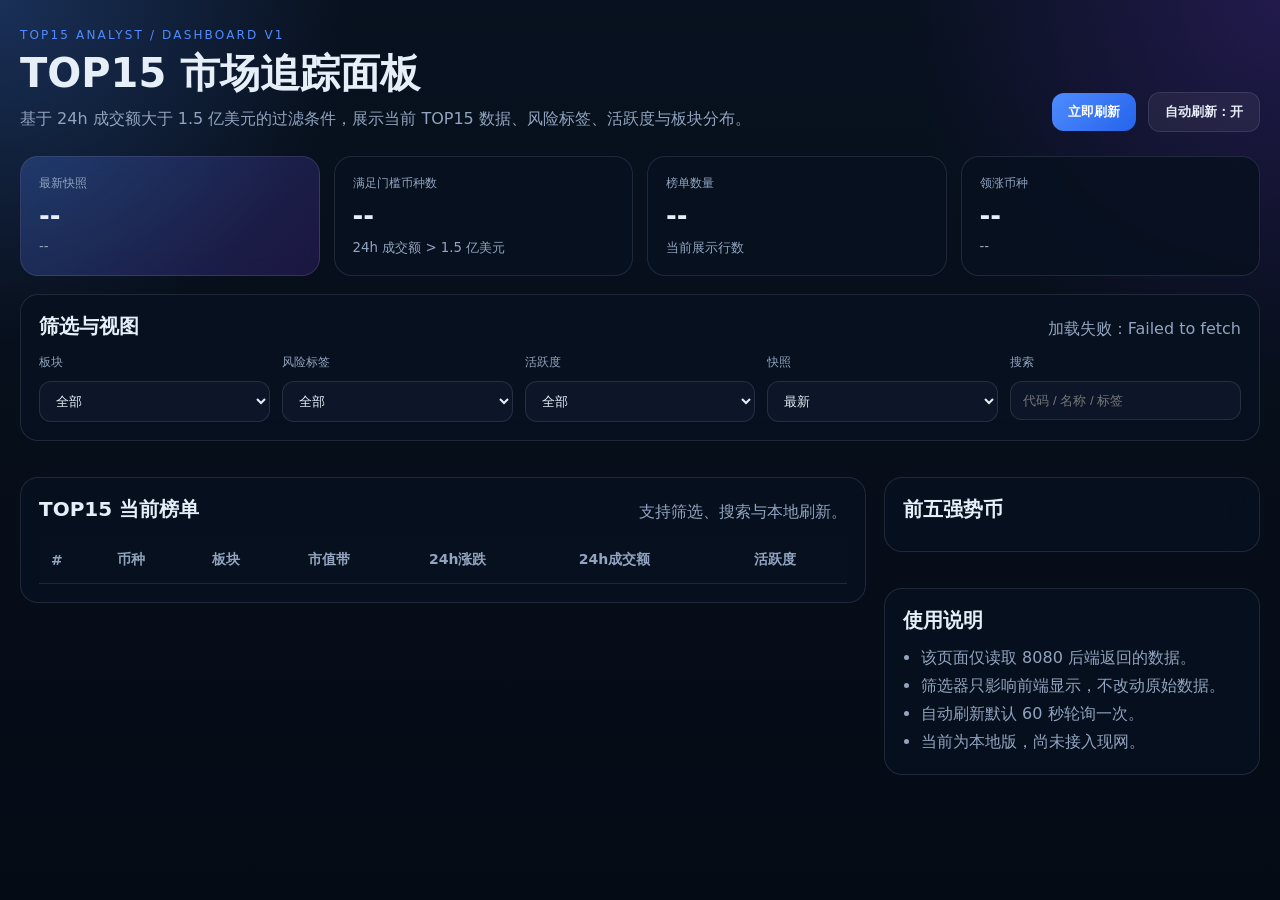
==== apps/top15-frontend-v2/index.html @ 41e86fe1 "Add frontend v2 for readonly backend" ====
<!doctype html>
<html lang="zh-CN">
  <head>
    <meta charset="UTF-8" />
    <meta name="viewport" content="width=device-width, initial-scale=1.0" />
    <title>TOP15 Dashboard v2</title>
    <link rel="stylesheet" href="./styles.css" />
  </head>
  <body>
    <div class="app-shell">
      <header class="topbar">
        <div>
          <p class="eyebrow">TOP15 ANALYST / DASHBOARD V1</p>
          <h1>TOP15 市场追踪面板</h1>
          <p class="subtitle">基于 24h 成交额大于 1.5 亿美元的过滤条件，展示当前 TOP15 数据、风险标签、活跃度与板块分布。</p>
        </div>
        <div class="actions">
          <button id="refreshBtn">立即刷新</button>
          <button id="autoRefreshBtn" class="ghost">自动刷新：开</button>
        </div>
      </header>

      <section class="hero-grid">
        <article class="hero-card accent">
          <span>最新快照</span>
          <strong id="snapshotId">--</strong>
          <small id="capturedAt">--</small>
        </article>
        <article class="hero-card">
          <span>满足门槛币种数</span>
          <strong id="filteredCount">--</strong>
          <small>24h 成交额 &gt; 1.5 亿美元</small>
        </article>
        <article class="hero-card">
          <span>榜单数量</span>
          <strong id="top15Count">--</strong>
          <small>当前展示行数</small>
        </article>
        <article class="hero-card">
          <span>领涨币种</span>
          <strong id="leaderSymbol">--</strong>
          <small id="leaderChange">--</small>
        </article>
      </section>

      <section class="panel filters-panel">
        <div class="panel-header">
          <h2>筛选与视图</h2>
          <p id="statusText">等待加载…</p>
        </div>
        <div class="filters">
          <label>
            <span>板块</span>
            <select id="sectorFilter">
              <option value="">全部</option>
            </select>
          </label>
          <label>
            <span>风险标签</span>
            <select id="riskFilter">
              <option value="">全部</option>
            </select>
          </label>
          <label>
            <span>活跃度</span>
            <select id="activityFilter">
              <option value="">全部</option>
              <option value="VeryHigh">VeryHigh</option>
              <option value="High">High</option>
              <option value="Moderate">Moderate</option>
              <option value="Low">Low</option>
              <option value="Unknown">Unknown</option>
            </select>
          </label>
          <label>
            <span>快照</span>
            <select id="snapshotFilter">
              <option value="latest">最新</option>
            </select>
          </label>
          <label class="search-box">
            <span>搜索</span>
            <input id="searchInput" type="text" placeholder="代码 / 名称 / 标签" />
          </label>
        </div>
      </section>

      <section class="stats-row" id="summaryCards"></section>

      <section class="layout-grid">
        <section class="panel">
          <div class="panel-header">
            <h2>TOP15 当前榜单</h2>
            <p>支持筛选、搜索与本地刷新。</p>
          </div>
          <div class="table-wrap">
            <table>
              <thead>
                <tr>
                  <th>#</th>
                  <th>币种</th>
                  <th>板块</th>
                  <th>市值带</th>
                  <th>24h涨跌</th>
                  <th>24h成交额</th>
                  <th>活跃度</th>
                  <th>风险</th>
                </tr>
              </thead>
              <tbody id="tableBody"></tbody>
            </table>
          </div>
        </section>

        <aside class="side-stack">
          <section class="panel">
            <div class="panel-header compact">
              <h2>前五强势币</h2>
            </div>
            <div id="leaderList" class="leader-list"></div>
          </section>
          <section class="panel">
            <div class="panel-header compact">
              <h2>使用说明</h2>
            </div>
            <ul class="notes">
              <li>该页面仅读取 8080 后端返回的数据。</li>
              <li>筛选器只影响前端显示，不改动原始数据。</li>
              <li>自动刷新默认 60 秒轮询一次。</li>
              <li>当前为本地版，尚未接入现网。</li>
            </ul>
          </section>
        </aside>
      </section>
    </div>
    <script src="./app.js"></script>
  </body>
</html>
---- apps/top15-frontend-v2/styles.css ----
:root {
  --bg: #07111f;
  --panel: rgba(8, 17, 32, 0.86);
  --panel-2: rgba(15, 23, 42, 0.92);
  --line: rgba(148, 163, 184, 0.18);
  --text: #e6eef8;
  --muted: #92a4bf;
  --accent: #4f8cff;
  --accent-2: #7c3aed;
  --good: #34d399;
  --bad: #fb7185;
  --warn: #fbbf24;
  --radius: 18px;
}
* { box-sizing: border-box; }
body {
  margin: 0;
  min-height: 100vh;
  color: var(--text);
  font-family: Inter, ui-sans-serif, system-ui, -apple-system, BlinkMacSystemFont, "Segoe UI", sans-serif;
  background: radial-gradient(circle at top left, rgba(79,140,255,0.25), transparent 22%), radial-gradient(circle at top right, rgba(124,58,237,0.22), transparent 24%), linear-gradient(180deg, #08111f 0%, #050b15 100%);
}
.app-shell { max-width: 1440px; margin: 0 auto; padding: 28px 20px 60px; }
.topbar { display: flex; justify-content: space-between; gap: 24px; align-items: flex-end; margin-bottom: 24px; }
.eyebrow { margin: 0 0 10px; color: var(--accent); font-size: 12px; text-transform: uppercase; letter-spacing: 0.18em; }
h1 { margin: 0 0 12px; font-size: 40px; line-height: 1.05; }
.subtitle { margin: 0; max-width: 760px; color: var(--muted); line-height: 1.65; }
.actions { display: flex; gap: 12px; align-items: center; }
button {
  border: 0; border-radius: 12px; padding: 10px 16px; cursor: pointer; color: white;
  background: linear-gradient(135deg, var(--accent), #2563eb); font-weight: 700;
}
button.ghost { background: rgba(255,255,255,0.06); border: 1px solid var(--line); color: var(--text); }
.hero-grid { display: grid; grid-template-columns: repeat(4, minmax(0,1fr)); gap: 14px; margin-bottom: 18px; }
.hero-card, .panel, .stat-card { background: var(--panel); border: 1px solid var(--line); border-radius: var(--radius); backdrop-filter: blur(12px); }
.hero-card { padding: 18px; }
.hero-card.accent { background: linear-gradient(135deg, rgba(79,140,255,0.24), rgba(124,58,237,0.18)); }
.hero-card span, .stat-card span, label span { display: block; color: var(--muted); font-size: 12px; margin-bottom: 10px; }
.hero-card strong, .stat-card strong { font-size: 26px; line-height: 1.1; }
.hero-card small { display: block; margin-top: 8px; color: var(--muted); }
.panel { padding: 18px; margin-bottom: 18px; }
.panel-header { display: flex; justify-content: space-between; gap: 16px; align-items: flex-end; margin-bottom: 14px; }
.panel-header.compact { margin-bottom: 10px; }
.panel-header h2 { margin: 0; font-size: 20px; }
.panel-header p { margin: 0; color: var(--muted); }
.filters { display: grid; grid-template-columns: repeat(5, minmax(0,1fr)); gap: 12px; }
label { display: block; }
select, input {
  width: 100%; padding: 11px 12px; background: var(--panel-2); color: var(--text);
  border: 1px solid var(--line); border-radius: 12px; outline: none;
}
.search-box { grid-column: span 1; }
.stats-row { display: grid; grid-template-columns: repeat(4, minmax(0,1fr)); gap: 12px; margin-bottom: 18px; }
.stat-card { padding: 16px; }
.layout-grid { display: grid; grid-template-columns: minmax(0, 1.8fr) minmax(320px, 0.8fr); gap: 18px; align-items: start; }
.table-wrap { overflow: auto; }
table { width: 100%; border-collapse: collapse; min-width: 920px; }
th, td { padding: 14px 12px; border-bottom: 1px solid var(--line); font-size: 14px; text-align: left; }
th { color: var(--muted); font-weight: 600; position: sticky; top: 0; background: rgba(8,17,31,0.95); }
.name-cell { display: flex; flex-direction: column; gap: 4px; }
.name-cell span { color: var(--muted); font-size: 12px; }
.num { font-variant-numeric: tabular-nums; }
.up { color: var(--good); }
.down { color: var(--bad); }
.risk { color: var(--warn); }
.pill { display: inline-flex; align-items: center; padding: 4px 10px; border-radius: 999px; background: rgba(79,140,255,0.12); border: 1px solid rgba(79,140,255,0.25); }
.side-stack { display: grid; gap: 18px; }
.leader-list { display: grid; gap: 10px; }
.leader-item { display: flex; justify-content: space-between; gap: 12px; padding: 12px 0; border-bottom: 1px solid var(--line); }
.leader-item:last-child { border-bottom: 0; }
.leader-item p { margin: 6px 0 0; color: var(--muted); font-size: 13px; }
.leader-metrics { display: flex; flex-direction: column; align-items: flex-end; gap: 6px; }
.notes { margin: 0; padding-left: 18px; color: var(--muted); line-height: 1.75; }
@media (max-width: 1200px) {
  .hero-grid, .stats-row { grid-template-columns: repeat(2, minmax(0,1fr)); }
  .filters { grid-template-columns: repeat(2, minmax(0,1fr)); }
  .layout-grid { grid-template-columns: 1fr; }
}
@media (max-width: 720px) {
  .topbar { flex-direction: column; align-items: stretch; }
  .hero-grid, .stats-row, .filters { grid-template-columns: 1fr; }
  h1 { font-size: 30px; }
}
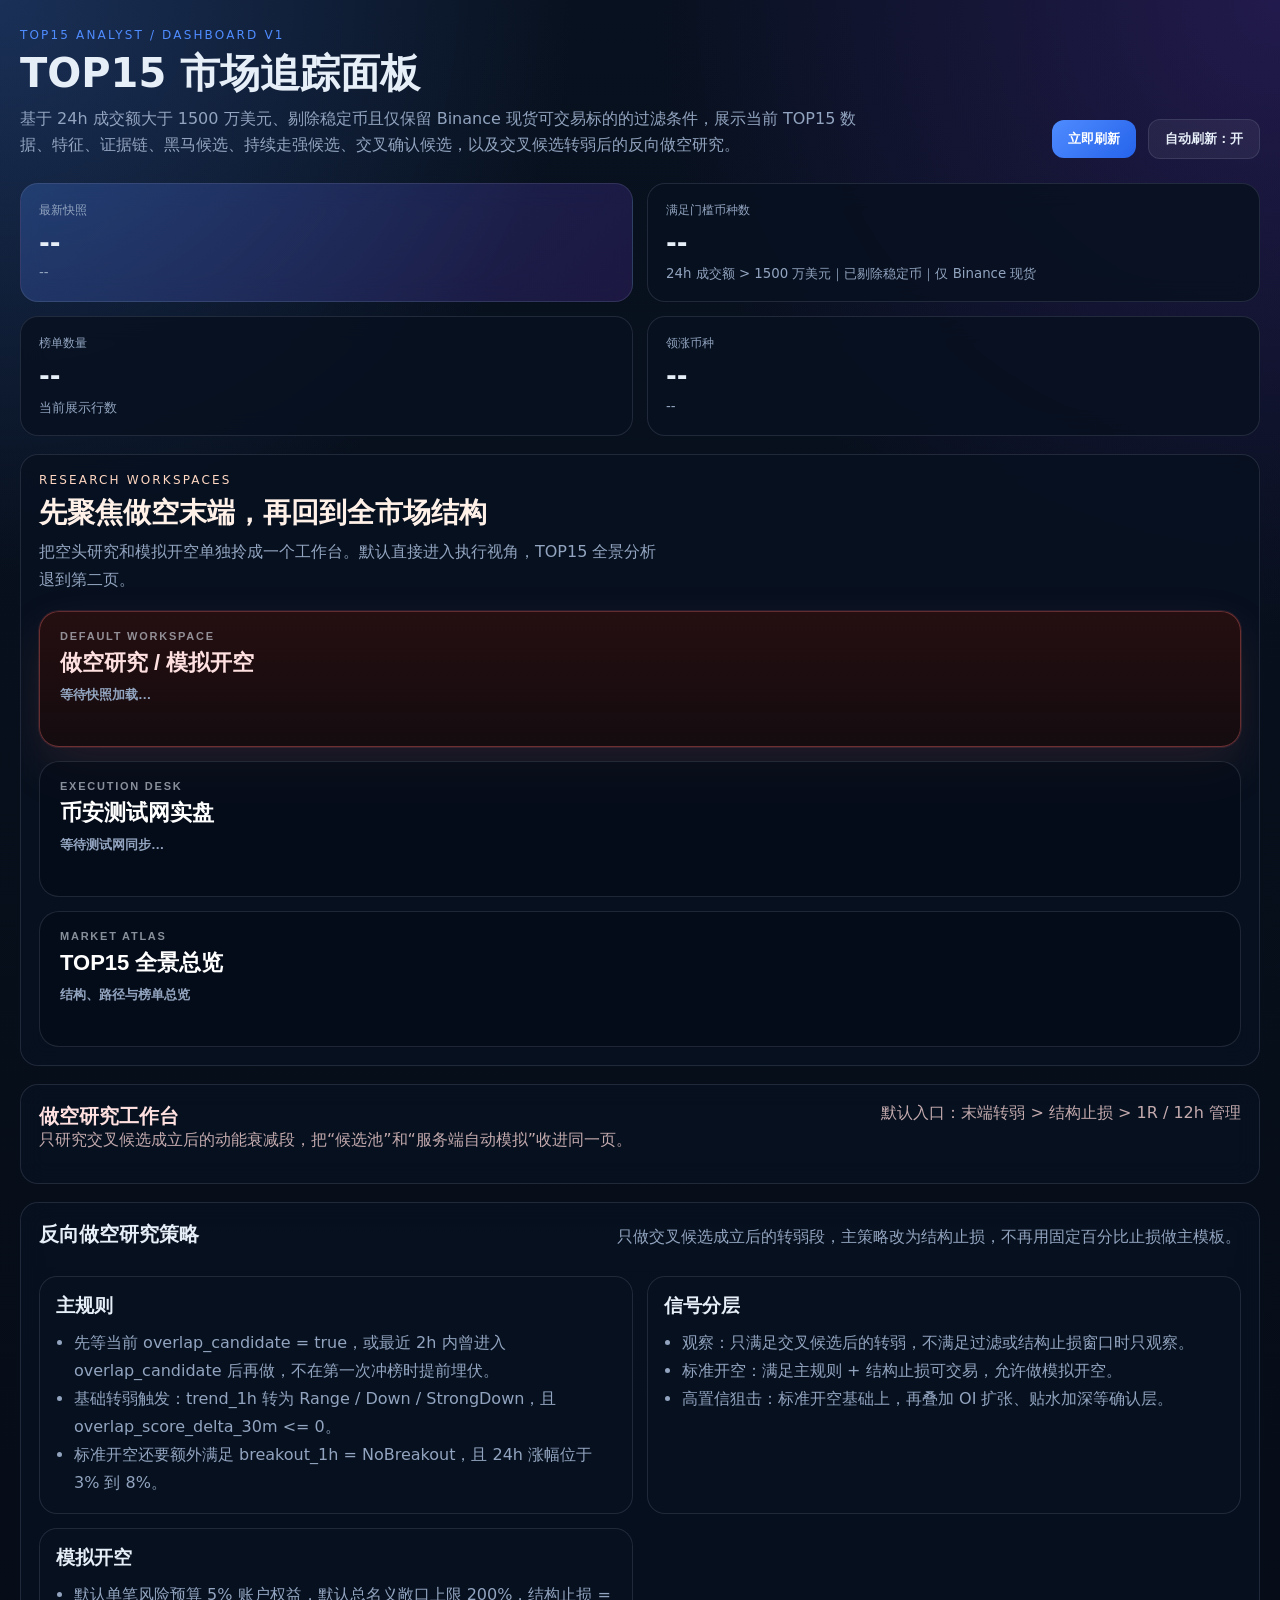
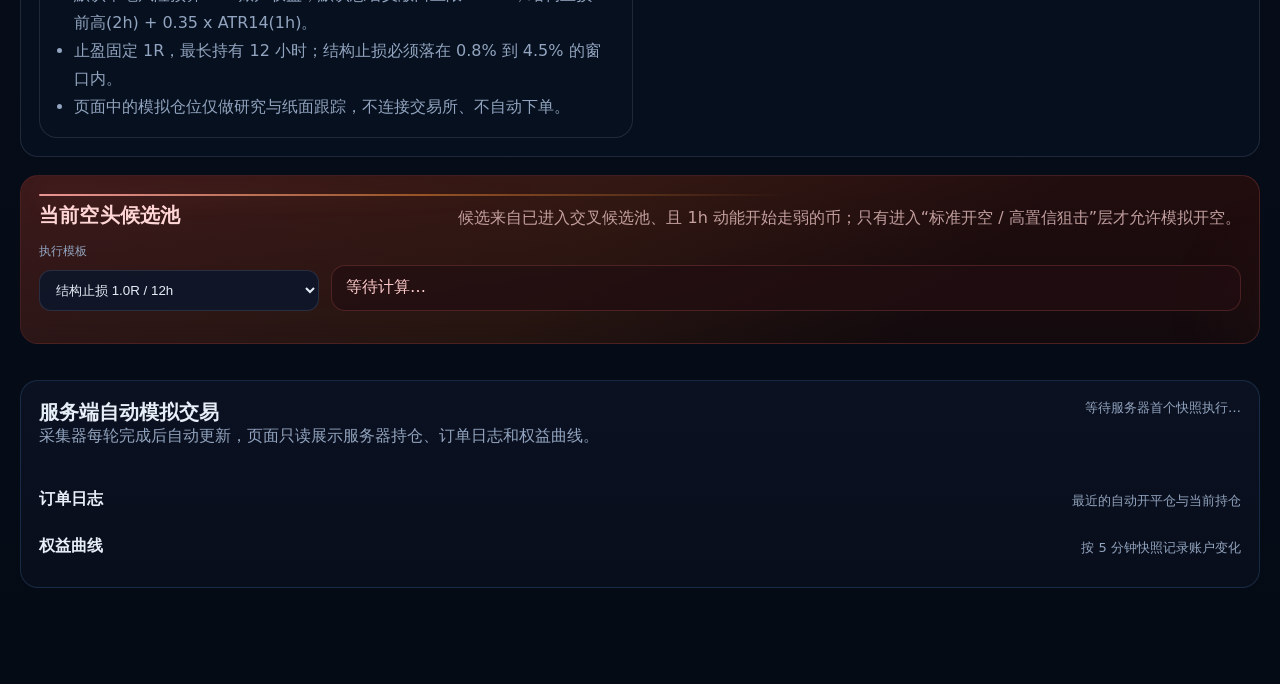
==== commit 2a6bae2b: "first commit" ====
--- a/apps/top15-frontend-v2/index.html
+++ b/apps/top15-frontend-v2/index.html
@@ -12,7 +12,7 @@
         <div>
           <p class="eyebrow">TOP15 ANALYST / DASHBOARD V1</p>
           <h1>TOP15 市场追踪面板</h1>
-          <p class="subtitle">基于 24h 成交额大于 1.5 亿美元的过滤条件，展示当前 TOP15 数据、风险标签、活跃度与板块分布。</p>
+          <p class="subtitle">基于 24h 成交额大于 1500 万美元、剔除稳定币且仅保留 Binance 现货可交易标的的过滤条件，展示当前 TOP15 数据、特征、证据链、黑马候选、持续走强候选、交叉确认候选，以及交叉候选转弱后的反向做空研究。</p>
         </div>
         <div class="actions">
           <button id="refreshBtn">立即刷新</button>
@@ -29,7 +29,7 @@
         <article class="hero-card">
           <span>满足门槛币种数</span>
           <strong id="filteredCount">--</strong>
-          <small>24h 成交额 &gt; 1.5 亿美元</small>
+          <small>24h 成交额 &gt; 1500 万美元｜已剔除稳定币｜仅 Binance 现货</small>
         </article>
         <article class="hero-card">
           <span>榜单数量</span>
@@ -43,95 +43,363 @@
         </article>
       </section>
 
-      <section class="panel filters-panel">
+      <section class="panel workspace-switcher">
+        <div class="workspace-copy">
+          <p class="eyebrow workspace-kicker">Research Workspaces</p>
+          <h2>先聚焦做空末端，再回到全市场结构</h2>
+          <p>把空头研究和模拟开空单独拎成一个工作台。默认直接进入执行视角，TOP15 全景分析退到第二页。</p>
+        </div>
+        <div class="workspace-tabs" role="tablist" aria-label="研究工作台切换">
+          <button id="workspaceShortTab" class="workspace-tab is-active" type="button" role="tab" aria-selected="true" data-tab-target="short">
+            <small>Default Workspace</small>
+            <strong>做空研究 / 模拟开空</strong>
+            <span id="workspaceShortMeta">等待快照加载…</span>
+          </button>
+          <button id="workspaceLiveTab" class="workspace-tab" type="button" role="tab" aria-selected="false" data-tab-target="live">
+            <small>Execution Desk</small>
+            <strong>币安测试网实盘</strong>
+            <span id="workspaceLiveMeta">等待测试网同步…</span>
+          </button>
+          <button id="workspaceOverviewTab" class="workspace-tab" type="button" role="tab" aria-selected="false" data-tab-target="overview">
+            <small>Market Atlas</small>
+            <strong>TOP15 全景总览</strong>
+            <span id="workspaceOverviewMeta">结构、路径与榜单总览</span>
+          </button>
+        </div>
+      </section>
+
+      <div class="workspace-pane" data-workspace-panel="overview">
+        <section class="panel filters-panel">
+          <div class="panel-header">
+            <h2>筛选与视图</h2>
+            <p id="statusText">等待加载…</p>
+          </div>
+          <div class="filters">
+            <label>
+              <span>板块</span>
+              <select id="sectorFilter">
+                <option value="">全部</option>
+              </select>
+            </label>
+            <label>
+              <span>风险标签</span>
+              <select id="riskFilter">
+                <option value="">全部</option>
+              </select>
+            </label>
+            <label>
+              <span>活跃度</span>
+              <select id="activityFilter">
+                <option value="">全部</option>
+                <option value="VeryHigh">VeryHigh</option>
+                <option value="High">High</option>
+                <option value="Moderate">Moderate</option>
+                <option value="Low">Low</option>
+                <option value="Unknown">Unknown</option>
+              </select>
+            </label>
+            <label>
+              <span>快照</span>
+              <select id="snapshotFilter">
+                <option value="latest">最新</option>
+              </select>
+            </label>
+            <label class="search-box">
+              <span>搜索</span>
+              <input id="searchInput" type="text" placeholder="代码 / 名称 / 标签" />
+            </label>
+          </div>
+        </section>
+
+        <section class="stats-row" id="summaryCards"></section>
+
+        <section class="panel methodology-panel">
+          <div class="panel-header">
+            <h2>模型口径与计算方法</h2>
+            <div class="header-actions">
+              <p>数据、特征、结论三层分开展示，证据链可追溯。</p>
+              <button id="toggleAlgoBtn" class="ghost">查看算法详情</button>
+            </div>
+          </div>
+          <div id="algoMarkdownPanel" class="algo-markdown-panel hidden">
+            <pre id="algoMarkdownContent" class="algo-markdown"></pre>
+          </div>
+          <div class="method-grid" id="methodGrid">
+            <article class="method-card">
+              <h3>数据层</h3>
+              <ul>
+                <li>范围：24h 成交额 &gt; 1500 万美元，剔除稳定币</li>
+                <li>价格/成交额：CoinPaprika 主源，Binance 24h ticker 复核</li>
+                <li>K线：Binance 1h / 4h / 1d，最近 7 天，按 open_time_ms 增量去重</li>
+              </ul>
+            </article>
+            <article class="method-card">
+              <h3>特征层</h3>
+              <ul>
+                <li>结构特征：趋势、突破、7日涨幅、最大回撤、结构分数</li>
+                <li>黑马特征：动量、换手、活跃度、趋势共振、风险收益画像</li>
+                <li>持续走强特征：趋势一致性、回撤控制、承接质量、过热惩罚</li>
+              </ul>
+            </article>
+            <article class="method-card">
+              <h3>结论层</h3>
+              <ul>
+                <li>输出：黑马分数、前五潜力、持续走强等级、交叉确认等级</li>
+                <li>交叉确认层同时综合黑马、持续走强、在榜时长与在榜占比</li>
+                <li>页面明确展示“数据 → 特征 → 证据 → 结论”</li>
+              </ul>
+            </article>
+          </div>
+        </section>
+
+        <section class="triple-board-grid">
+          <section class="panel board-panel board-panel-darkhorse">
+            <div class="panel-header">
+              <h2>黑马候选榜</h2>
+              <p>按黑马分数排序，优先看冲前五潜力、风险收益与结构共振。</p>
+            </div>
+            <div id="candidateList" class="candidate-list"></div>
+          </section>
+          <section class="panel board-panel board-panel-persistence">
+            <div class="panel-header">
+              <h2>持续走强候选榜</h2>
+              <p>按持续走强分排序，优先看趋势延续、回撤控制与承接质量。</p>
+            </div>
+            <div id="persistenceList" class="candidate-list"></div>
+          </section>
+          <section class="panel board-panel board-panel-overlap">
+            <div class="panel-header">
+              <h2>交叉确认候选榜</h2>
+              <p>正式候选仅展示已通过门槛的交叉确认币种，下方单独保留观察中列表。</p>
+            </div>
+            <div class="overlap-sections">
+              <div class="overlap-section">
+                <div class="section-mini-head">
+                  <h3>正式交叉候选</h3>
+                  <p>仅显示 overlap_candidate = true</p>
+                </div>
+                <div id="overlapConfirmedList" class="candidate-list"></div>
+              </div>
+              <div class="overlap-section overlap-watch-section">
+                <div class="section-mini-head">
+                  <h3>观察中</h3>
+                  <p>分数有潜力，但暂未通过最终交叉确认门槛</p>
+                </div>
+                <div id="overlapWatchList" class="candidate-list"></div>
+              </div>
+            </div>
+          </section>
+        </section>
+      </div>
+
+      <div class="workspace-pane is-active" data-workspace-panel="short">
+        <section class="panel short-workspace-intro">
+          <div class="panel-header">
+            <div>
+              <h2>做空研究工作台</h2>
+              <p>只研究交叉候选成立后的动能衰减段，把“候选池”和“服务端自动模拟”收进同一页。</p>
+            </div>
+            <div class="header-actions">
+              <p>默认入口：末端转弱 > 结构止损 > 1R / 12h 管理</p>
+            </div>
+          </div>
+        </section>
+
+        <section class="panel short-strategy-panel">
         <div class="panel-header">
-          <h2>筛选与视图</h2>
-          <p id="statusText">等待加载…</p>
-        </div>
-        <div class="filters">
-          <label>
-            <span>板块</span>
-            <select id="sectorFilter">
-              <option value="">全部</option>
-            </select>
-          </label>
-          <label>
-            <span>风险标签</span>
-            <select id="riskFilter">
-              <option value="">全部</option>
-            </select>
-          </label>
-          <label>
-            <span>活跃度</span>
-            <select id="activityFilter">
-              <option value="">全部</option>
-              <option value="VeryHigh">VeryHigh</option>
-              <option value="High">High</option>
-              <option value="Moderate">Moderate</option>
-              <option value="Low">Low</option>
-              <option value="Unknown">Unknown</option>
-            </select>
-          </label>
-          <label>
-            <span>快照</span>
-            <select id="snapshotFilter">
-              <option value="latest">最新</option>
-            </select>
-          </label>
-          <label class="search-box">
-            <span>搜索</span>
-            <input id="searchInput" type="text" placeholder="代码 / 名称 / 标签" />
-          </label>
+          <h2>反向做空研究策略</h2>
+          <p>只做交叉候选成立后的转弱段，主策略改为结构止损，不再用固定百分比止损做主模板。</p>
+        </div>
+        <div id="shortResearchCards" class="short-strategy-grid"></div>
+        <div class="method-grid short-method-grid">
+              <article class="method-card">
+                <h3>主规则</h3>
+                <ul>
+                  <li>先等当前 overlap_candidate = true，或最近 2h 内曾进入 overlap_candidate 后再做，不在第一次冲榜时提前埋伏。</li>
+                  <li>基础转弱触发：trend_1h 转为 Range / Down / StrongDown，且 overlap_score_delta_30m &lt;= 0。</li>
+                  <li>标准开空还要额外满足 breakout_1h = NoBreakout，且 24h 涨幅位于 3% 到 8%。</li>
+                </ul>
+              </article>
+          <article class="method-card">
+            <h3>信号分层</h3>
+            <ul>
+              <li>观察：只满足交叉候选后的转弱，不满足过滤或结构止损窗口时只观察。</li>
+              <li>标准开空：满足主规则 + 结构止损可交易，允许做模拟开空。</li>
+              <li>高置信狙击：标准开空基础上，再叠加 OI 扩张、贴水加深等确认层。</li>
+            </ul>
+          </article>
+              <article class="method-card">
+                <h3>模拟开空</h3>
+                <ul>
+                  <li>默认单笔风险预算 5% 账户权益，默认总名义敞口上限 200%，结构止损 = 前高(2h) + 0.35 x ATR14(1h)。</li>
+                  <li>止盈固定 1R，最长持有 12 小时；结构止损必须落在 0.8% 到 4.5% 的窗口内。</li>
+                  <li>页面中的模拟仓位仅做研究与纸面跟踪，不连接交易所、不自动下单。</li>
+                </ul>
+              </article>
         </div>
       </section>
 
-      <section class="stats-row" id="summaryCards"></section>
-
-      <section class="layout-grid">
+      <section class="short-trading-grid">
+        <div class="short-main-stack">
+          <section class="panel board-panel board-panel-short">
+            <div class="panel-header">
+              <h2>当前空头候选池</h2>
+              <p>候选来自已进入交叉候选池、且 1h 动能开始走弱的币；只有进入“标准开空 / 高置信狙击”层才允许模拟开空。</p>
+            </div>
+            <div class="short-toolbar">
+              <label>
+                <span>执行模板</span>
+                <select id="shortProfileSelect"></select>
+              </label>
+              <div id="shortCandidateSummary" class="short-summary-chip">等待计算…</div>
+            </div>
+            <div id="shortCandidateList" class="candidate-list"></div>
+          </section>
+
+          <section class="panel auto-trader-panel">
+            <div class="panel-header">
+              <div>
+                <h2>服务端自动模拟交易</h2>
+                <p>采集器每轮完成后自动更新，页面只读展示服务器持仓、订单日志和权益曲线。</p>
+              </div>
+              <div class="header-actions">
+                <p id="autoTraderStatusText">等待服务器首个快照执行…</p>
+              </div>
+            </div>
+            <div id="autoTraderSummary" class="paper-summary-grid auto-summary-grid"></div>
+            <div id="autoTraderConfigSummary" class="candidate-list auto-meta-list"></div>
+            <div class="auto-readonly-grid">
+              <div>
+                <div class="section-mini-head">
+                  <h3>订单日志</h3>
+                  <p>最近的自动开平仓与当前持仓</p>
+                </div>
+                <div id="autoTraderOrderList" class="candidate-list"></div>
+              </div>
+              <div>
+                <div class="section-mini-head">
+                  <h3>权益曲线</h3>
+                  <p>按 5 分钟快照记录账户变化</p>
+                </div>
+                <div id="autoTraderCurveList" class="candidate-list"></div>
+              </div>
+            </div>
+          </section>
+        </div>
+      </section>
+      </div>
+
+      <div class="workspace-pane" data-workspace-panel="live">
+        <section class="panel live-workspace-intro">
+          <div class="panel-header">
+            <div>
+              <h2>币安测试网执行席位</h2>
+              <p>这页只看测试网真实下单后的账户、持仓、保护单和事件日志。本金按 4941 USD 作为收益统计基线。</p>
+            </div>
+            <div class="header-actions">
+              <p id="liveTraderStatusText">等待测试网同步…</p>
+            </div>
+          </div>
+        </section>
+
+        <section class="panel auto-trader-panel live-trader-panel">
+          <div class="panel-header">
+            <div>
+              <h2>测试网账户概览</h2>
+              <p>只读展示 `C_overheat_fade` 测试网执行结果，不在页面内发单。</p>
+            </div>
+          </div>
+          <div id="liveTraderSummary" class="paper-summary-grid auto-summary-grid"></div>
+          <div id="liveTraderMetaSummary" class="candidate-list auto-meta-list"></div>
+          <div class="auto-readonly-grid live-readonly-grid">
+            <div>
+              <div class="section-mini-head">
+                <h3>当前持仓</h3>
+                <p>真实持仓、保护单、未实现盈亏</p>
+              </div>
+              <div id="liveTraderPositions" class="candidate-list"></div>
+            </div>
+            <div>
+              <div class="section-mini-head">
+                <h3>订单 / 事件日志</h3>
+                <p>开平仓、保护单重建、失败与对账</p>
+              </div>
+              <div id="liveTraderEvents" class="candidate-list"></div>
+            </div>
+          </div>
+        </section>
+      </div>
+
+      <div class="workspace-pane" data-workspace-panel="overview">
+        <section class="analysis-grid">
+          <section class="panel">
+            <div class="panel-header">
+              <h2>证据链总结</h2>
+              <p>展示关键数据、结构特征、持续走强判断、路径研究与交叉确认结果。</p>
+            </div>
+            <div id="evidenceList" class="evidence-list"></div>
+          </section>
+          <section class="panel">
+            <div class="panel-header">
+              <h2>前五强势币</h2>
+              <p>综合观察当前强势样本，便于快速复核。</p>
+            </div>
+            <div id="leaderList" class="leader-list"></div>
+          </section>
+        </section>
+
         <section class="panel">
           <div class="panel-header">
-            <h2>TOP15 当前榜单</h2>
-            <p>支持筛选、搜索与本地刷新。</p>
-          </div>
-          <div class="table-wrap">
-            <table>
-              <thead>
-                <tr>
-                  <th>#</th>
-                  <th>币种</th>
-                  <th>板块</th>
-                  <th>市值带</th>
-                  <th>24h涨跌</th>
-                  <th>24h成交额</th>
-                  <th>活跃度</th>
-                  <th>风险</th>
-                </tr>
-              </thead>
-              <tbody id="tableBody"></tbody>
-            </table>
-          </div>
-        </section>
-
-        <aside class="side-stack">
+            <h2>路径研究视图</h2>
+            <p>聚焦确认速度、确认前稳定性与当前路径分类，便于识别“快推进 / 快确认 / 高波动 / 待观察”样本。</p>
+          </div>
+          <div id="pathResearchList" class="candidate-list"></div>
+        </section>
+
+        <section class="layout-grid">
           <section class="panel">
-            <div class="panel-header compact">
-              <h2>前五强势币</h2>
-            </div>
-            <div id="leaderList" class="leader-list"></div>
-          </section>
-          <section class="panel">
-            <div class="panel-header compact">
-              <h2>使用说明</h2>
-            </div>
-            <ul class="notes">
-              <li>该页面仅读取 8080 后端返回的数据。</li>
-              <li>筛选器只影响前端显示，不改动原始数据。</li>
-              <li>自动刷新默认 60 秒轮询一次。</li>
-              <li>当前为本地版，尚未接入现网。</li>
-            </ul>
-          </section>
-        </aside>
-      </section>
+            <div class="panel-header">
+              <h2>TOP15 当前榜单</h2>
+              <p>支持筛选、搜索与本地刷新。</p>
+            </div>
+            <div class="table-wrap">
+              <table>
+                <thead>
+                  <tr>
+                    <th>#</th>
+                    <th>币种</th>
+                    <th>板块</th>
+                    <th>市值带</th>
+                    <th>24h涨跌</th>
+                    <th>24h成交额</th>
+                    <th>结构</th>
+                    <th>黑马结论</th>
+                    <th>持续走强</th>
+                    <th>交叉确认</th>
+                  </tr>
+                </thead>
+                <tbody id="tableBody"></tbody>
+              </table>
+            </div>
+          </section>
+
+          <aside class="side-stack">
+            <section class="panel">
+              <div class="panel-header compact">
+                <h2>使用说明</h2>
+              </div>
+              <ul class="notes">
+                <li>该页面仅读取 8080 后端返回的数据。</li>
+                <li>快照时间优先显示北京时间（GMT+8）。</li>
+                <li>筛选器只影响前端显示，不改动原始数据。</li>
+                <li>自动刷新默认 60 秒轮询一次。</li>
+                <li>反向做空与模拟开空仅用于研究与纸面交易。</li>
+                <li>币种离开当前榜单后，页面无法继续自动盯市该仓位。</li>
+              </ul>
+            </section>
+          </aside>
+        </section>
+      </div>
     </div>
     <script src="./app.js"></script>
   </body>
--- a/apps/top15-frontend-v2/styles.css
+++ b/apps/top15-frontend-v2/styles.css
@@ -20,11 +20,11 @@
   font-family: Inter, ui-sans-serif, system-ui, -apple-system, BlinkMacSystemFont, "Segoe UI", sans-serif;
   background: radial-gradient(circle at top left, rgba(79,140,255,0.25), transparent 22%), radial-gradient(circle at top right, rgba(124,58,237,0.22), transparent 24%), linear-gradient(180deg, #08111f 0%, #050b15 100%);
 }
-.app-shell { max-width: 1440px; margin: 0 auto; padding: 28px 20px 60px; }
+.app-shell { max-width: 1520px; margin: 0 auto; padding: 28px 20px 60px; }
 .topbar { display: flex; justify-content: space-between; gap: 24px; align-items: flex-end; margin-bottom: 24px; }
 .eyebrow { margin: 0 0 10px; color: var(--accent); font-size: 12px; text-transform: uppercase; letter-spacing: 0.18em; }
 h1 { margin: 0 0 12px; font-size: 40px; line-height: 1.05; }
-.subtitle { margin: 0; max-width: 760px; color: var(--muted); line-height: 1.65; }
+.subtitle { margin: 0; max-width: 860px; color: var(--muted); line-height: 1.65; }
 .actions { display: flex; gap: 12px; align-items: center; }
 button {
   border: 0; border-radius: 12px; padding: 10px 16px; cursor: pointer; color: white;
@@ -32,7 +32,108 @@
 }
 button.ghost { background: rgba(255,255,255,0.06); border: 1px solid var(--line); color: var(--text); }
 .hero-grid { display: grid; grid-template-columns: repeat(4, minmax(0,1fr)); gap: 14px; margin-bottom: 18px; }
-.hero-card, .panel, .stat-card { background: var(--panel); border: 1px solid var(--line); border-radius: var(--radius); backdrop-filter: blur(12px); }
+.workspace-switcher {
+  display: grid;
+  grid-template-columns: minmax(320px, 0.85fr) minmax(0, 1.15fr);
+  gap: 18px;
+  padding: 20px;
+  overflow: hidden;
+  background:
+    radial-gradient(circle at top right, rgba(251, 146, 60, 0.16), transparent 30%),
+    radial-gradient(circle at left center, rgba(79, 140, 255, 0.16), transparent 28%),
+    linear-gradient(180deg, rgba(9, 18, 34, 0.96), rgba(7, 15, 29, 0.92));
+}
+.workspace-copy h2 {
+  margin: 0 0 10px;
+  font-size: 28px;
+  line-height: 1.12;
+  color: #fff1e8;
+}
+.workspace-copy p:last-child {
+  margin: 0;
+  max-width: 620px;
+  color: var(--muted);
+  line-height: 1.7;
+}
+.workspace-kicker { color: #ffd7c2; }
+.workspace-tabs {
+  display: grid;
+  grid-template-columns: repeat(3, minmax(0,1fr));
+  gap: 14px;
+  align-items: stretch;
+}
+.workspace-tab {
+  display: flex;
+  flex-direction: column;
+  align-items: flex-start;
+  gap: 8px;
+  min-height: 136px;
+  padding: 18px 20px;
+  border-radius: 20px;
+  border: 1px solid rgba(148, 163, 184, 0.18);
+  background: rgba(7, 13, 25, 0.68);
+  text-align: left;
+  transition: transform 180ms ease, border-color 180ms ease, box-shadow 180ms ease, background 180ms ease;
+}
+.workspace-tab:hover {
+  transform: translateY(-1px);
+  border-color: rgba(148, 163, 184, 0.28);
+}
+.workspace-tab small {
+  font-size: 11px;
+  letter-spacing: 0.16em;
+  text-transform: uppercase;
+  color: rgba(230, 238, 248, 0.58);
+}
+.workspace-tab strong {
+  font-size: 22px;
+  line-height: 1.18;
+}
+.workspace-tab span {
+  color: var(--muted);
+  line-height: 1.6;
+}
+.workspace-tab[data-tab-target="short"].is-active {
+  border-color: rgba(248, 113, 113, 0.34);
+  background: linear-gradient(180deg, rgba(38, 15, 16, 0.96), rgba(22, 12, 15, 0.92));
+  box-shadow: 0 0 0 1px rgba(248, 113, 113, 0.12), 0 20px 50px rgba(248, 113, 113, 0.12);
+}
+.workspace-tab[data-tab-target="short"].is-active strong { color: #ffe0e0; }
+.workspace-tab[data-tab-target="overview"].is-active {
+  border-color: rgba(96, 165, 250, 0.32);
+  background: linear-gradient(180deg, rgba(13, 20, 40, 0.96), rgba(10, 16, 30, 0.92));
+  box-shadow: 0 0 0 1px rgba(96, 165, 250, 0.12), 0 20px 50px rgba(79, 140, 255, 0.12);
+}
+.workspace-tab[data-tab-target="overview"].is-active strong { color: #dfe9ff; }
+.workspace-tab[data-tab-target="live"].is-active {
+  border-color: rgba(45, 212, 191, 0.34);
+  background: linear-gradient(180deg, rgba(8, 30, 34, 0.96), rgba(8, 21, 28, 0.92));
+  box-shadow: 0 0 0 1px rgba(45, 212, 191, 0.12), 0 20px 50px rgba(45, 212, 191, 0.12);
+}
+.workspace-tab[data-tab-target="live"].is-active strong { color: #d8fff8; }
+.workspace-pane { display: none; }
+.workspace-pane.is-active { display: block; }
+.short-workspace-intro {
+  margin-bottom: 18px;
+  background:
+    radial-gradient(circle at top right, rgba(248, 113, 113, 0.12), transparent 32%),
+    linear-gradient(180deg, rgba(23, 11, 14, 0.96), rgba(14, 10, 14, 0.92));
+  border-color: rgba(248, 113, 113, 0.18);
+}
+.short-workspace-intro .panel-header { align-items: flex-start; }
+.short-workspace-intro .panel-header h2 { color: #ffe0e0; }
+.short-workspace-intro .panel-header p { color: rgba(255, 220, 220, 0.76); }
+.live-workspace-intro {
+  margin-bottom: 18px;
+  background:
+    radial-gradient(circle at top right, rgba(45, 212, 191, 0.12), transparent 32%),
+    linear-gradient(180deg, rgba(8, 23, 26, 0.96), rgba(9, 16, 23, 0.92));
+  border-color: rgba(45, 212, 191, 0.18);
+}
+.live-workspace-intro .panel-header { align-items: flex-start; }
+.live-workspace-intro .panel-header h2 { color: #d8fff8; }
+.live-workspace-intro .panel-header p { color: rgba(216, 255, 248, 0.74); }
+.hero-card, .panel, .stat-card, .method-card, .candidate-card, .evidence-card { background: var(--panel); border: 1px solid var(--line); border-radius: var(--radius); backdrop-filter: blur(12px); }
 .hero-card { padding: 18px; }
 .hero-card.accent { background: linear-gradient(135deg, rgba(79,140,255,0.24), rgba(124,58,237,0.18)); }
 .hero-card span, .stat-card span, label span { display: block; color: var(--muted); font-size: 12px; margin-bottom: 10px; }
@@ -40,9 +141,18 @@
 .hero-card small { display: block; margin-top: 8px; color: var(--muted); }
 .panel { padding: 18px; margin-bottom: 18px; }
 .panel-header { display: flex; justify-content: space-between; gap: 16px; align-items: flex-end; margin-bottom: 14px; }
+.header-actions { display: flex; align-items: center; gap: 12px; }
+.header-actions p { margin: 0; }
 .panel-header.compact { margin-bottom: 10px; }
 .panel-header h2 { margin: 0; font-size: 20px; }
 .panel-header p { margin: 0; color: var(--muted); }
+.board-panel .panel-header h2 { letter-spacing: 0.01em; }
+.board-panel-darkhorse .panel-header h2 { color: #cfe0ff; }
+.board-panel-persistence .panel-header h2 { color: #d5fff1; }
+.board-panel-overlap .panel-header h2 { color: #ffe7b0; }
+.board-panel-darkhorse .panel-header p { color: rgba(207,224,255,0.72); }
+.board-panel-persistence .panel-header p { color: rgba(213,255,241,0.72); }
+.board-panel-overlap .panel-header p { color: rgba(255,231,176,0.72); }
 .filters { display: grid; grid-template-columns: repeat(5, minmax(0,1fr)); gap: 12px; }
 label { display: block; }
 select, input {
@@ -52,10 +162,103 @@
 .search-box { grid-column: span 1; }
 .stats-row { display: grid; grid-template-columns: repeat(4, minmax(0,1fr)); gap: 12px; margin-bottom: 18px; }
 .stat-card { padding: 16px; }
-.layout-grid { display: grid; grid-template-columns: minmax(0, 1.8fr) minmax(320px, 0.8fr); gap: 18px; align-items: start; }
+.method-grid, .analysis-grid { display: grid; grid-template-columns: repeat(3, minmax(0, 1fr)); gap: 14px; }
+.analysis-grid { grid-template-columns: 1.3fr 0.7fr; margin-bottom: 18px; }
+.triple-board-grid { display: grid; grid-template-columns: repeat(3, minmax(0,1fr)); gap: 18px; margin-bottom: 18px; }
+.board-panel { position: relative; overflow: hidden; }
+.board-panel::before { content: ""; position: absolute; inset: 0; pointer-events: none; opacity: 1; }
+.board-panel::after { content: ""; position: absolute; inset: auto -10% -35% auto; width: 180px; height: 180px; border-radius: 999px; filter: blur(48px); opacity: 0.22; pointer-events: none; }
+.board-panel > * { position: relative; z-index: 1; }
+.board-panel .panel-header { position: relative; padding-top: 8px; }
+.board-panel .panel-header::before { content: ""; position: absolute; left: 0; right: 32%; top: 0; height: 2px; border-radius: 999px; opacity: 0.95; }
+.board-panel .panel-header::after { content: ""; position: absolute; left: 0; right: 48%; top: 0; height: 14px; transform: translateY(-6px); filter: blur(12px); opacity: 0.28; pointer-events: none; }
+.board-panel-darkhorse { background: linear-gradient(180deg, rgba(10,18,36,0.94), rgba(7,15,30,0.90)); border-color: rgba(96,165,250,0.18); }
+.board-panel-darkhorse::before { background: linear-gradient(135deg, rgba(79,140,255,0.10), rgba(124,58,237,0.08) 45%, transparent 75%); }
+.board-panel-darkhorse::after { background: radial-gradient(circle, rgba(79,140,255,0.55), transparent 68%); }
+.board-panel-darkhorse .panel-header::before { background: linear-gradient(90deg, rgba(125,170,255,0.95), rgba(124,58,237,0.55), transparent 92%); }
+.board-panel-darkhorse .panel-header::after { background: linear-gradient(90deg, rgba(79,140,255,0.38), rgba(124,58,237,0.18), transparent 90%); }
+.board-panel-persistence { background: linear-gradient(180deg, rgba(7,23,28,0.94), rgba(7,18,24,0.90)); border-color: rgba(52,211,153,0.18); }
+.board-panel-persistence::before { background: linear-gradient(135deg, rgba(16,185,129,0.10), rgba(34,211,238,0.07) 45%, transparent 75%); }
+.board-panel-persistence::after { background: radial-gradient(circle, rgba(16,185,129,0.48), transparent 68%); }
+.board-panel-persistence .panel-header::before { background: linear-gradient(90deg, rgba(94,234,212,0.90), rgba(16,185,129,0.52), transparent 92%); }
+.board-panel-persistence .panel-header::after { background: linear-gradient(90deg, rgba(45,212,191,0.32), rgba(16,185,129,0.16), transparent 90%); }
+.board-panel-overlap { background: linear-gradient(180deg, rgba(29,21,10,0.94), rgba(20,15,9,0.90)); border-color: rgba(251,191,36,0.18); }
+.board-panel-overlap::before { background: linear-gradient(135deg, rgba(251,191,36,0.10), rgba(249,115,22,0.08) 45%, transparent 75%); }
+.board-panel-overlap::after { background: radial-gradient(circle, rgba(251,191,36,0.46), transparent 68%); }
+.board-panel-overlap .panel-header::before { background: linear-gradient(90deg, rgba(255,220,130,0.92), rgba(249,115,22,0.52), transparent 92%); }
+.board-panel-overlap .panel-header::after { background: linear-gradient(90deg, rgba(251,191,36,0.34), rgba(249,115,22,0.16), transparent 90%); }
+.method-card, .candidate-card, .evidence-card { padding: 16px; }
+.algo-markdown-panel { margin-bottom: 14px; border: 1px solid var(--line); border-radius: 14px; background: rgba(5, 11, 21, 0.72); }
+.algo-markdown-panel.hidden { display: none; }
+.algo-markdown {
+  margin: 0;
+  padding: 18px;
+  white-space: pre-wrap;
+  word-break: break-word;
+  line-height: 1.7;
+  color: var(--text);
+  font-family: ui-monospace, SFMono-Regular, Menlo, Monaco, Consolas, "Liberation Mono", monospace;
+  font-size: 13px;
+}
+.method-card h3, .candidate-title, .evidence-head strong { margin: 0 0 10px; }
+.method-card ul, .evidence-card ul, .notes { margin: 0; padding-left: 18px; color: var(--muted); line-height: 1.75; }
+.candidate-list, .evidence-list, .leader-list { display: grid; gap: 12px; }
+.candidate-main, .candidate-meta, .evidence-head, .leader-item { display: flex; justify-content: space-between; gap: 12px; }
+.candidate-main { align-items: flex-start; }
+.candidate-title span { color: var(--muted); font-size: 13px; margin-left: 8px; }
+.candidate-tags { display: flex; flex-wrap: wrap; gap: 8px; }
+.candidate-score { text-align: right; }
+.candidate-score strong { font-size: 24px; }
+.candidate-score small, .candidate-meta span, .evidence-head span, .leader-item p, .candidate-evidence-inline, .leader-kicker { color: var(--muted); }
+.candidate-meta { flex-wrap: wrap; padding-top: 10px; border-top: 1px solid var(--line); margin-top: 12px; }
+.candidate-card-darkhorse {
+  border-color: rgba(79,140,255,0.26);
+  background: linear-gradient(180deg, rgba(12,22,44,0.92), rgba(8,17,32,0.88));
+  box-shadow: inset 0 1px 0 rgba(125, 170, 255, 0.08);
+}
+.candidate-card-darkhorse .candidate-score strong { color: #cfe0ff; }
+.candidate-card-darkhorse .pill:not(.subtle) { background: rgba(79,140,255,0.14); border-color: rgba(79,140,255,0.34); color: #dce9ff; }
+.candidate-card-darkhorse .candidate-evidence-inline { color: rgba(207,224,255,0.76); }
+
+.candidate-card-persistence {
+  border-color: rgba(52,211,153,0.26);
+  background: linear-gradient(180deg, rgba(8,28,28,0.92), rgba(8,18,24,0.88));
+  box-shadow: inset 0 1px 0 rgba(110, 255, 213, 0.06);
+}
+.candidate-card-persistence .candidate-score strong { color: #cffff0; }
+.candidate-card-persistence .pill:not(.subtle) { background: rgba(52,211,153,0.14); border-color: rgba(52,211,153,0.32); color: #dcfff2; }
+.candidate-card-persistence .candidate-evidence-inline { color: rgba(213,255,241,0.78); }
+
+.candidate-card-overlap {
+  border-color: rgba(251,191,36,0.26);
+  background: linear-gradient(180deg, rgba(31,23,11,0.94), rgba(18,14,10,0.89));
+  box-shadow: inset 0 1px 0 rgba(255, 220, 130, 0.06);
+}
+.candidate-card-overlap .candidate-score strong { color: #ffe6ad; }
+.candidate-card-overlap .pill:not(.subtle) { background: rgba(251,191,36,0.15); border-color: rgba(251,191,36,0.34); color: #fff0ca; }
+.candidate-card-overlap .candidate-evidence-inline { color: rgba(255,231,176,0.80); }
+.candidate-card-overlap-active { box-shadow: 0 0 0 1px rgba(251,191,36,0.28), 0 10px 30px rgba(251,191,36,0.08); }
+.candidate-card-overlap-watch { opacity: 0.94; }
+.overlap-sections { display: grid; gap: 16px; }
+.overlap-section + .overlap-section { border-top: 1px solid var(--line); padding-top: 16px; }
+.section-mini-head { display: flex; justify-content: space-between; align-items: flex-end; gap: 12px; margin-bottom: 12px; }
+.section-mini-head h3 { margin: 0; font-size: 16px; }
+.section-mini-head p { margin: 0; color: var(--muted); font-size: 13px; }
+.empty-card { border-style: dashed; }
+.persistence-pill { background: rgba(52,211,153,0.12); border-color: rgba(52,211,153,0.28); }
+.overlap-pill { background: rgba(251,191,36,0.12); border-color: rgba(251,191,36,0.28); }
+.candidate-evidence-inline {
+  margin-top: 12px;
+  padding-top: 12px;
+  border-top: 1px dashed var(--line);
+  line-height: 1.7;
+  font-size: 13px;
+}
+.evidence-card ul { padding-left: 18px; }
+.layout-grid { display: grid; grid-template-columns: minmax(0, 1.9fr) minmax(280px, 0.55fr); gap: 18px; align-items: start; }
 .table-wrap { overflow: auto; }
-table { width: 100%; border-collapse: collapse; min-width: 920px; }
-th, td { padding: 14px 12px; border-bottom: 1px solid var(--line); font-size: 14px; text-align: left; }
+table { width: 100%; border-collapse: collapse; min-width: 1360px; }
+th, td { padding: 14px 12px; border-bottom: 1px solid var(--line); font-size: 14px; text-align: left; vertical-align: top; }
 th { color: var(--muted); font-weight: 600; position: sticky; top: 0; background: rgba(8,17,31,0.95); }
 .name-cell { display: flex; flex-direction: column; gap: 4px; }
 .name-cell span { color: var(--muted); font-size: 12px; }
@@ -64,20 +267,389 @@
 .down { color: var(--bad); }
 .risk { color: var(--warn); }
 .pill { display: inline-flex; align-items: center; padding: 4px 10px; border-radius: 999px; background: rgba(79,140,255,0.12); border: 1px solid rgba(79,140,255,0.25); }
+.pill.subtle { background: rgba(255,255,255,0.05); border-color: var(--line); }
 .side-stack { display: grid; gap: 18px; }
-.leader-list { display: grid; gap: 10px; }
-.leader-item { display: flex; justify-content: space-between; gap: 12px; padding: 12px 0; border-bottom: 1px solid var(--line); }
+.leader-item { padding: 12px 0; border-bottom: 1px solid var(--line); }
 .leader-item:last-child { border-bottom: 0; }
-.leader-item p { margin: 6px 0 0; color: var(--muted); font-size: 13px; }
+.leader-item p { margin: 6px 0 0; font-size: 13px; }
 .leader-metrics { display: flex; flex-direction: column; align-items: flex-end; gap: 6px; }
-.notes { margin: 0; padding-left: 18px; color: var(--muted); line-height: 1.75; }
-@media (max-width: 1200px) {
-  .hero-grid, .stats-row { grid-template-columns: repeat(2, minmax(0,1fr)); }
-  .filters { grid-template-columns: repeat(2, minmax(0,1fr)); }
+.leader-highlight { padding: 4px 0 14px; }
+.leader-kicker { display: block; margin-bottom: 6px; font-size: 12px; letter-spacing: 0.06em; text-transform: uppercase; }
+.path-card {
+  border-color: rgba(148, 163, 184, 0.24);
+  background: linear-gradient(180deg, rgba(11,20,34,0.94), rgba(7,15,28,0.88));
+}
+.path-card .pill.up {
+  color: #bbf7d0;
+  border-color: rgba(52,211,153,0.35);
+  background: rgba(52,211,153,0.12);
+}
+.path-card .pill.risk,
+.pill.risk {
+  color: #fde68a;
+  border-color: rgba(251,191,36,0.35);
+  background: rgba(251,191,36,0.12);
+}
+@media (max-width: 1280px) {
+  .hero-grid, .stats-row, .method-grid { grid-template-columns: repeat(2, minmax(0,1fr)); }
+  .filters, .triple-board-grid { grid-template-columns: repeat(2, minmax(0,1fr)); }
+  .analysis-grid { grid-template-columns: 1fr; }
   .layout-grid { grid-template-columns: 1fr; }
+  .workspace-switcher,
+  .workspace-tabs { grid-template-columns: 1fr; }
 }
 @media (max-width: 720px) {
   .topbar { flex-direction: column; align-items: stretch; }
-  .hero-grid, .stats-row, .filters { grid-template-columns: 1fr; }
+  .hero-grid, .stats-row, .filters, .method-grid, .analysis-grid, .triple-board-grid { grid-template-columns: 1fr; }
   h1 { font-size: 30px; }
-}
+  .workspace-copy h2 { font-size: 24px; }
+  .workspace-tab { min-height: 122px; }
+}
+
+.stats-row {
+  grid-template-columns: repeat(5, minmax(0,1fr));
+}
+
+.short-strategy-grid {
+  display: grid;
+  grid-template-columns: repeat(3, minmax(0,1fr));
+  gap: 12px;
+  margin-bottom: 14px;
+}
+
+.short-strategy-card,
+.paper-stat-card {
+  background: rgba(9, 18, 34, 0.9);
+  border: 1px solid rgba(248, 113, 113, 0.16);
+  border-radius: 16px;
+  padding: 16px;
+}
+
+.short-strategy-card small,
+.paper-stat-card span {
+  display: block;
+  color: var(--muted);
+  font-size: 12px;
+  margin-bottom: 8px;
+}
+
+.short-strategy-card h3 {
+  margin: 0 0 10px;
+  font-size: 17px;
+  color: #ffe4e6;
+}
+
+.short-strategy-card ul {
+  margin: 0;
+  padding-left: 18px;
+  color: var(--muted);
+  line-height: 1.7;
+}
+
+.short-strategy-card.is-selected {
+  border-color: rgba(248, 113, 113, 0.38);
+  box-shadow: 0 0 0 1px rgba(248, 113, 113, 0.18), 0 18px 40px rgba(248, 113, 113, 0.08);
+}
+
+.short-method-grid {
+  grid-template-columns: repeat(3, minmax(0,1fr));
+}
+
+.short-trading-grid {
+  display: grid;
+  grid-template-columns: minmax(0, 1fr);
+  gap: 18px;
+  margin-bottom: 18px;
+  align-items: start;
+}
+
+.short-main-stack {
+  display: grid;
+  gap: 18px;
+  align-items: start;
+}
+
+.board-panel-short {
+  background: linear-gradient(180deg, rgba(36,14,14,0.95), rgba(20,10,12,0.9));
+  border-color: rgba(248, 113, 113, 0.2);
+}
+
+.board-panel-short::before {
+  background: linear-gradient(135deg, rgba(248,113,113,0.12), rgba(251,146,60,0.08) 45%, transparent 75%);
+}
+
+.board-panel-short::after {
+  background: radial-gradient(circle, rgba(248,113,113,0.42), transparent 68%);
+}
+
+.board-panel-short .panel-header h2 {
+  color: #ffd6d6;
+}
+
+.board-panel-short .panel-header p {
+  color: rgba(255, 214, 214, 0.72);
+}
+
+.board-panel-short .panel-header::before {
+  background: linear-gradient(90deg, rgba(252,165,165,0.95), rgba(251,146,60,0.52), transparent 92%);
+}
+
+.board-panel-short .panel-header::after {
+  background: linear-gradient(90deg, rgba(248,113,113,0.32), rgba(251,146,60,0.16), transparent 90%);
+}
+
+.short-toolbar,
+.paper-settings,
+.paper-summary-grid {
+  display: grid;
+  gap: 12px;
+}
+
+.short-toolbar {
+  grid-template-columns: minmax(200px, 280px) minmax(0, 1fr);
+  margin-bottom: 14px;
+  align-items: end;
+}
+
+.short-summary-chip {
+  display: flex;
+  align-items: center;
+  min-height: 46px;
+  padding: 0 14px;
+  border-radius: 14px;
+  border: 1px solid rgba(248, 113, 113, 0.2);
+  background: rgba(34, 14, 18, 0.74);
+  color: #fecaca;
+}
+
+.candidate-card-short {
+  border-color: rgba(248, 113, 113, 0.22);
+  background: linear-gradient(180deg, rgba(32,14,18,0.94), rgba(18,11,14,0.9));
+  box-shadow: inset 0 1px 0 rgba(255, 214, 214, 0.05);
+}
+
+.candidate-card-short-watch {
+  border-style: dashed;
+  opacity: 0.92;
+}
+
+.candidate-card-short-standard {
+  box-shadow: 0 0 0 1px rgba(248, 113, 113, 0.24), 0 14px 36px rgba(248, 113, 113, 0.08);
+}
+
+.candidate-card-short-sniper {
+  border-color: rgba(251, 191, 36, 0.32);
+  background: linear-gradient(180deg, rgba(46,20,14,0.95), rgba(24,14,12,0.92));
+  box-shadow: 0 0 0 1px rgba(251, 191, 36, 0.22), 0 18px 44px rgba(251, 191, 36, 0.10);
+}
+
+.candidate-card-short .candidate-score strong {
+  color: #ffd6d6;
+}
+
+.candidate-card-short-sniper .candidate-score strong {
+  color: #ffe9b1;
+}
+
+.short-pill-watch {
+  background: rgba(148, 163, 184, 0.14);
+  border-color: rgba(148, 163, 184, 0.3);
+  color: #e2e8f0;
+}
+
+.short-pill-standard {
+  background: rgba(248, 113, 113, 0.16);
+  border-color: rgba(248, 113, 113, 0.34);
+  color: #ffe4e6;
+}
+
+.short-pill-sniper {
+  background: rgba(251, 191, 36, 0.15);
+  border-color: rgba(251, 191, 36, 0.32);
+  color: #ffe8b4;
+}
+
+.action-row {
+  display: flex;
+  gap: 12px;
+  align-items: center;
+  margin-top: 14px;
+  padding-top: 14px;
+  border-top: 1px solid var(--line);
+}
+
+.action-note {
+  color: var(--muted);
+  font-size: 13px;
+  line-height: 1.6;
+}
+
+button[disabled] {
+  cursor: not-allowed;
+  opacity: 0.55;
+}
+
+.paper-settings {
+  grid-template-columns: repeat(2, minmax(0,1fr));
+  margin-bottom: 14px;
+}
+
+.paper-summary-grid {
+  grid-template-columns: repeat(2, minmax(0,1fr));
+  margin-bottom: 14px;
+}
+
+.paper-stat-card strong {
+  font-size: 22px;
+  line-height: 1.15;
+}
+
+.position-open {
+  border-color: rgba(248, 113, 113, 0.24);
+}
+
+.position-closed {
+  opacity: 0.9;
+}
+
+.short-paper-panel .header-actions {
+  align-items: center;
+}
+
+.short-paper-panel .header-actions p {
+  color: var(--muted);
+  font-size: 13px;
+}
+
+.auto-trader-panel {
+  border-color: rgba(96, 165, 250, 0.18);
+  background: linear-gradient(180deg, rgba(11,18,34,0.95), rgba(9,15,28,0.92));
+}
+
+.auto-trader-panel .panel-header {
+  align-items: flex-start;
+}
+
+.auto-trader-panel .header-actions {
+  flex-wrap: wrap;
+  justify-content: flex-end;
+}
+
+.auto-trader-panel .header-actions p {
+  color: var(--muted);
+  font-size: 13px;
+}
+
+.auto-summary-grid {
+  margin-bottom: 14px;
+}
+
+.auto-meta-list {
+  margin-bottom: 14px;
+}
+
+.auto-readonly-grid {
+  display: grid;
+  grid-template-columns: minmax(0, 1.2fr) minmax(280px, 0.8fr);
+  gap: 14px;
+}
+
+.auto-stat-card {
+  border-color: rgba(96, 165, 250, 0.16);
+}
+
+.auto-layer-stat-card {
+  border-color: rgba(96, 165, 250, 0.24);
+  background: linear-gradient(180deg, rgba(10,20,38,0.94), rgba(8,16,30,0.9));
+}
+
+.auto-layer-micro {
+  display: block;
+  margin-top: 8px;
+  color: var(--muted);
+  font-size: 12px;
+  line-height: 1.55;
+}
+
+.auto-config-card,
+.equity-curve-card {
+  border-color: rgba(96, 165, 250, 0.18);
+  background: linear-gradient(180deg, rgba(9,18,34,0.92), rgba(8,15,29,0.88));
+}
+
+.live-trader-panel {
+  border-color: rgba(45, 212, 191, 0.18);
+  background: linear-gradient(180deg, rgba(8,20,24,0.95), rgba(8,15,22,0.92));
+}
+
+.live-stat-card,
+.live-meta-card,
+.live-event-card,
+.live-position-card {
+  border-color: rgba(45, 212, 191, 0.2);
+  background: linear-gradient(180deg, rgba(8,22,26,0.94), rgba(8,16,22,0.9));
+}
+
+.live-readonly-grid {
+  grid-template-columns: minmax(0, 1.15fr) minmax(320px, 0.85fr);
+}
+
+.auto-book-card {
+  border-color: rgba(96, 165, 250, 0.24);
+}
+
+.auto-book-section {
+  display: grid;
+  gap: 12px;
+}
+
+.auto-book-section + .auto-book-section {
+  margin-top: 14px;
+  padding-top: 14px;
+  border-top: 1px solid var(--line);
+}
+
+.curve-metric-row {
+  display: flex;
+  justify-content: space-between;
+  gap: 12px;
+  margin-top: 12px;
+  padding-top: 12px;
+  border-top: 1px dashed var(--line);
+  color: var(--muted);
+  font-size: 13px;
+}
+
+@media (max-width: 1280px) {
+  .stats-row,
+  .short-strategy-grid,
+  .short-method-grid,
+  .paper-settings,
+  .paper-summary-grid {
+    grid-template-columns: repeat(2, minmax(0,1fr));
+  }
+
+  .short-trading-grid {
+    grid-template-columns: 1fr;
+  }
+
+  .auto-readonly-grid {
+    grid-template-columns: 1fr;
+  }
+}
+
+@media (max-width: 720px) {
+  .stats-row,
+  .short-strategy-grid,
+  .short-method-grid,
+  .paper-settings,
+  .paper-summary-grid,
+  .short-toolbar {
+    grid-template-columns: 1fr;
+  }
+
+  .action-row {
+    flex-direction: column;
+    align-items: stretch;
+  }
+}
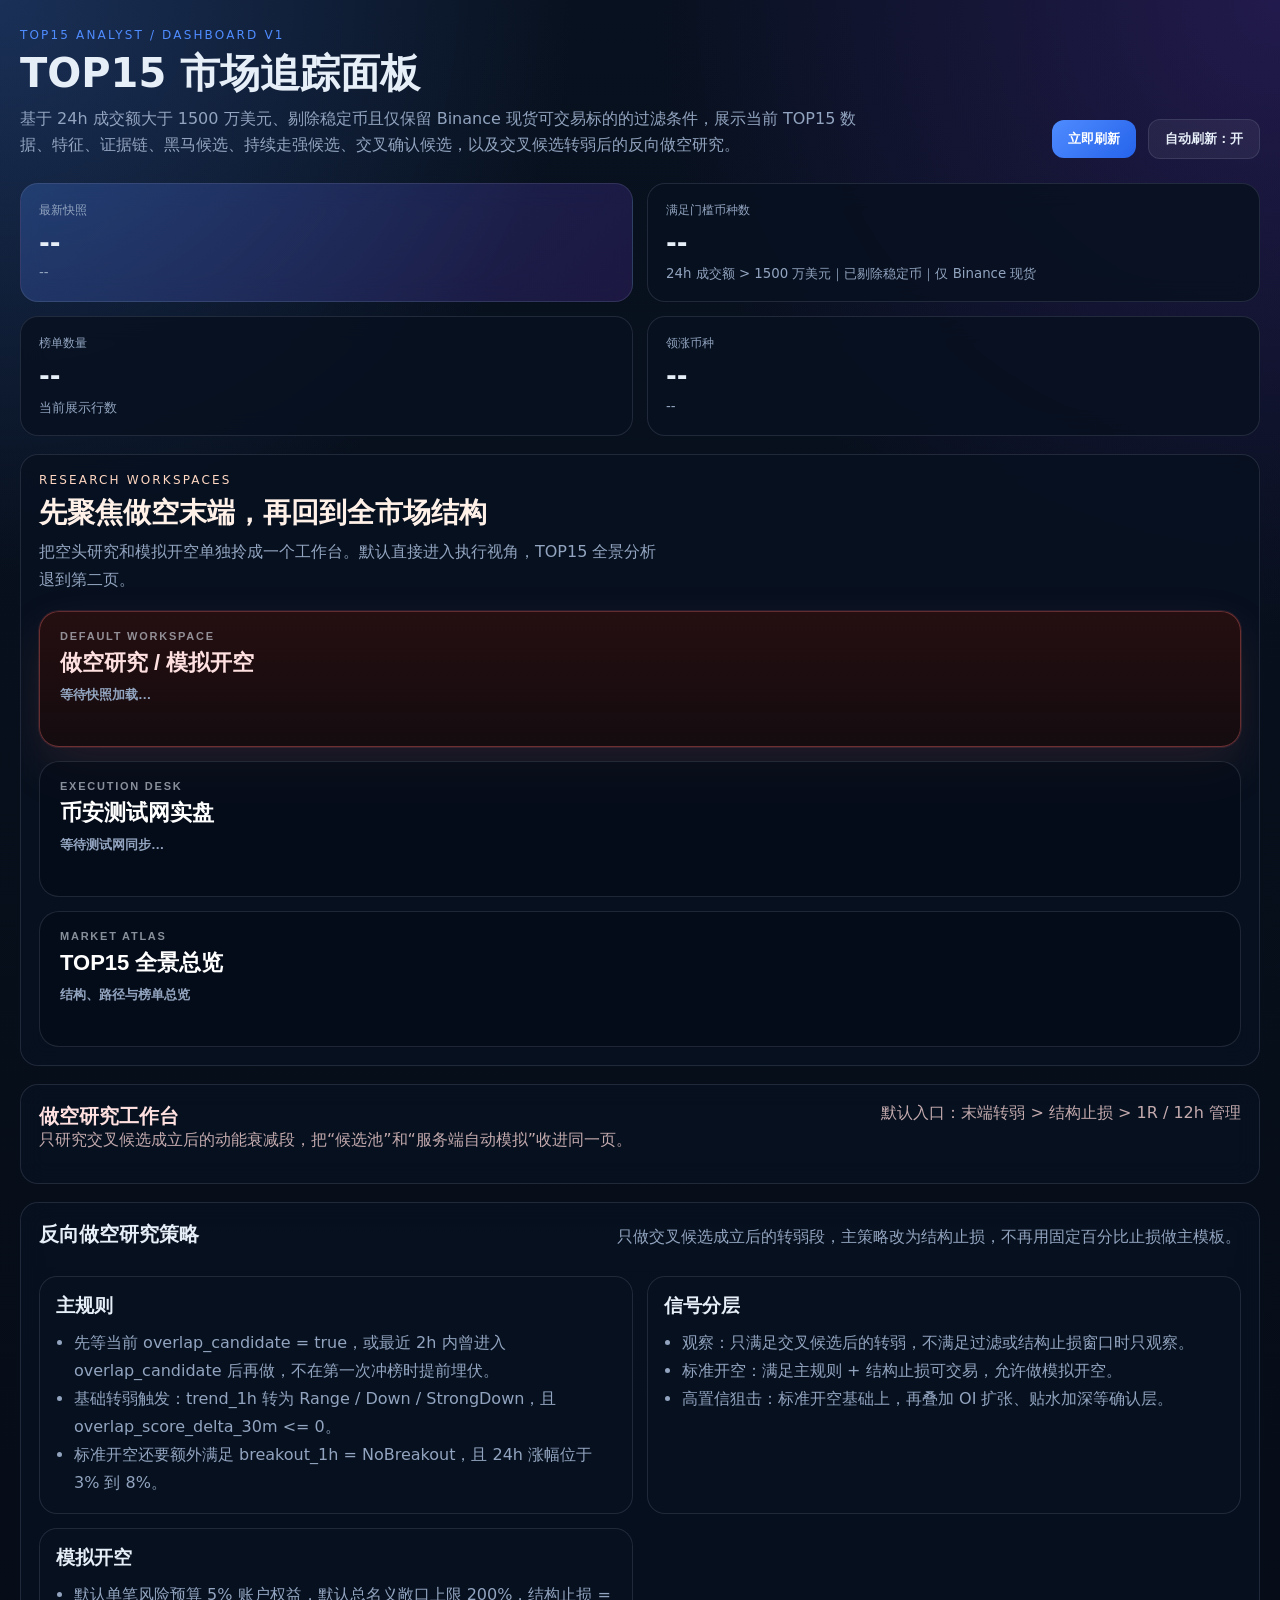
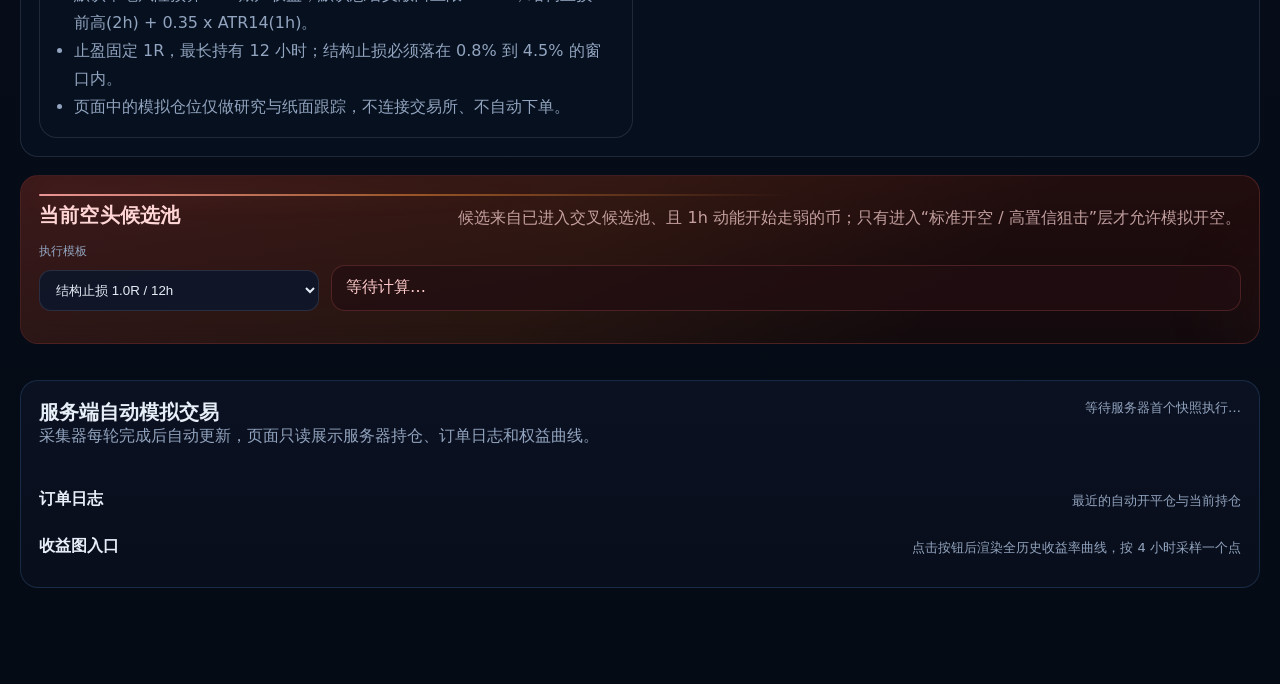
==== commit 9fb9a476: "c++" ====
--- a/apps/top15-frontend-v2/index.html
+++ b/apps/top15-frontend-v2/index.html
@@ -278,8 +278,8 @@
               </div>
               <div>
                 <div class="section-mini-head">
-                  <h3>权益曲线</h3>
-                  <p>按 5 分钟快照记录账户变化</p>
+                  <h3>收益图入口</h3>
+                  <p>点击按钮后渲染全历史收益率曲线，按 4 小时采样一个点</p>
                 </div>
                 <div id="autoTraderCurveList" class="candidate-list"></div>
               </div>
@@ -401,6 +401,19 @@
         </section>
       </div>
     </div>
+    <div id="autoCurveModal" class="curve-modal" aria-hidden="true">
+      <div class="curve-modal-backdrop" data-action="close-auto-curve"></div>
+      <div class="curve-modal-dialog" role="dialog" aria-modal="true" aria-labelledby="autoCurveModalTitle">
+        <div class="curve-modal-head">
+          <div>
+            <h3 id="autoCurveModalTitle">收益率曲线</h3>
+            <p id="autoCurveModalSubtitle">--</p>
+          </div>
+          <button type="button" class="ghost" data-action="close-auto-curve">关闭</button>
+        </div>
+        <div id="autoCurveModalBody" class="curve-modal-body"></div>
+      </div>
+    </div>
     <script src="./app.js"></script>
   </body>
 </html>
--- a/apps/top15-frontend-v2/styles.css
+++ b/apps/top15-frontend-v2/styles.css
@@ -211,6 +211,135 @@
 .candidate-score strong { font-size: 24px; }
 .candidate-score small, .candidate-meta span, .evidence-head span, .leader-item p, .candidate-evidence-inline, .leader-kicker { color: var(--muted); }
 .candidate-meta { flex-wrap: wrap; padding-top: 10px; border-top: 1px solid var(--line); margin-top: 12px; }
+.equity-sparkline-card {
+  padding: 14px 16px 12px;
+  background: linear-gradient(180deg, rgba(10, 19, 36, 0.92), rgba(7, 14, 27, 0.88));
+  border-color: rgba(79, 140, 255, 0.22);
+}
+.equity-sparkline-head {
+  display: flex;
+  justify-content: space-between;
+  gap: 16px;
+  align-items: flex-start;
+  margin-bottom: 10px;
+}
+.equity-sparkline-head strong {
+  display: block;
+  font-size: 24px;
+  line-height: 1.05;
+}
+.equity-sparkline-head small {
+  color: var(--muted);
+}
+.equity-sparkline-meta {
+  display: flex;
+  flex-wrap: wrap;
+  gap: 8px 12px;
+  justify-content: flex-end;
+  color: var(--muted);
+  font-size: 12px;
+}
+.equity-sparkline-svg {
+  display: block;
+  width: 100%;
+  height: 92px;
+}
+.equity-sparkline-baseline {
+  stroke: rgba(148, 163, 184, 0.22);
+  stroke-width: 1;
+  stroke-dasharray: 4 4;
+}
+.equity-sparkline-line {
+  stroke-width: 2.5;
+  stroke-linejoin: round;
+  stroke-linecap: round;
+}
+.equity-sparkline-line.up,
+.equity-sparkline-dot.up {
+  stroke: var(--good);
+  fill: var(--good);
+}
+.equity-sparkline-line.down,
+.equity-sparkline-dot.down {
+  stroke: var(--bad);
+  fill: var(--bad);
+}
+.equity-sparkline-area {
+  opacity: 0.9;
+}
+.auto-book-sparkline {
+  margin-top: 12px;
+  padding-top: 12px;
+  border-top: 1px solid var(--line);
+}
+.auto-book-sparkline-head {
+  display: flex;
+  justify-content: space-between;
+  align-items: flex-end;
+  gap: 12px;
+  margin-bottom: 8px;
+}
+.auto-book-sparkline-head strong {
+  display: block;
+  font-size: 20px;
+  line-height: 1;
+}
+.auto-book-sparkline-head small,
+.auto-book-sparkline-axis-note {
+  color: var(--muted);
+  font-size: 12px;
+}
+.auto-book-sparkline-meta {
+  display: flex;
+  flex-wrap: wrap;
+  gap: 8px 12px;
+  margin-bottom: 8px;
+  color: var(--muted);
+  font-size: 12px;
+}
+.auto-book-sparkline-svg {
+  display: block;
+  width: 100%;
+  height: 112px;
+  border-radius: 12px;
+  background:
+    linear-gradient(180deg, rgba(52,211,153,0.03), rgba(0,0,0,0) 42%),
+    linear-gradient(0deg, rgba(248,113,113,0.035), rgba(0,0,0,0) 38%);
+  border: 1px solid rgba(148,163,184,0.16);
+}
+.equity-sparkline-axis {
+  stroke: rgba(226, 232, 240, 0.78);
+  stroke-width: 1.15;
+}
+.equity-sparkline-guide {
+  stroke: rgba(148, 163, 184, 0.28);
+  stroke-width: 1;
+  stroke-dasharray: 4 4;
+}
+.equity-sparkline-scale {
+  fill: rgba(148, 163, 184, 0.9);
+  font-size: 10px;
+}
+.equity-pnl-area-positive,
+.equity-pnl-area-negative {
+  opacity: 0.96;
+}
+.auto-book-sparkline-foot {
+  display: flex;
+  justify-content: space-between;
+  align-items: center;
+  gap: 12px;
+  margin-top: 6px;
+  color: var(--muted);
+  font-size: 11px;
+}
+.auto-book-sparkline-empty {
+  margin-top: 12px;
+  padding-top: 12px;
+  border-top: 1px solid var(--line);
+  color: var(--muted);
+  font-size: 12px;
+}
 .candidate-card-darkhorse {
   border-color: rgba(79,140,255,0.26);
   background: linear-gradient(180deg, rgba(12,22,44,0.92), rgba(8,17,32,0.88));
@@ -598,6 +727,25 @@
   border-color: rgba(96, 165, 250, 0.24);
 }
 
+.auto-curve-actions {
+  display: flex;
+  justify-content: space-between;
+  align-items: center;
+  gap: 12px;
+  margin-top: 12px;
+  padding-top: 12px;
+  border-top: 1px solid var(--line);
+}
+
+.auto-curve-actions .ghost {
+  min-width: 168px;
+}
+
+.auto-curve-action-note {
+  color: var(--muted);
+  font-size: 12px;
+}
+
 .auto-book-section {
   display: grid;
   gap: 12px;
@@ -616,6 +764,133 @@
   margin-top: 12px;
   padding-top: 12px;
   border-top: 1px dashed var(--line);
+  color: var(--muted);
+  font-size: 13px;
+}
+
+body.modal-open {
+  overflow: hidden;
+}
+
+.curve-modal {
+  position: fixed;
+  inset: 0;
+  z-index: 1000;
+  display: none;
+}
+
+.curve-modal.is-open {
+  display: block;
+}
+
+.curve-modal-backdrop {
+  position: absolute;
+  inset: 0;
+  background: rgba(2, 6, 23, 0.74);
+  backdrop-filter: blur(10px);
+}
+
+.curve-modal-dialog {
+  position: relative;
+  width: min(1120px, calc(100vw - 32px));
+  max-height: calc(100vh - 32px);
+  margin: 16px auto;
+  overflow: auto;
+  border: 1px solid rgba(96, 165, 250, 0.22);
+  border-radius: 20px;
+  background: linear-gradient(180deg, rgba(10,18,32,0.98), rgba(8,14,24,0.96));
+  box-shadow: 0 24px 80px rgba(0, 0, 0, 0.4);
+}
+
+.curve-modal-head {
+  display: flex;
+  justify-content: space-between;
+  align-items: flex-start;
+  gap: 16px;
+  padding: 20px 20px 0;
+}
+
+.curve-modal-head h3 {
+  margin: 0;
+  font-size: 22px;
+}
+
+.curve-modal-head p {
+  margin: 8px 0 0;
+  color: var(--muted);
+  font-size: 13px;
+}
+
+.curve-modal-body {
+  padding: 20px;
+}
+
+.curve-viewer-card {
+  border-color: rgba(45, 212, 191, 0.18);
+  background: linear-gradient(180deg, rgba(8,18,28,0.96), rgba(6,12,22,0.94));
+}
+
+.curve-viewer-meta {
+  display: flex;
+  flex-wrap: wrap;
+  gap: 10px 14px;
+  margin-bottom: 16px;
+  color: var(--muted);
+  font-size: 13px;
+}
+
+.curve-viewer-svg {
+  display: block;
+  width: 100%;
+  height: auto;
+  border-radius: 18px;
+  border: 1px solid rgba(45, 212, 191, 0.18);
+  background:
+    linear-gradient(180deg, rgba(20, 184, 166, 0.15), rgba(15, 23, 42, 0.06) 26%, rgba(15, 23, 42, 0.04) 100%),
+    linear-gradient(180deg, rgba(15, 23, 42, 0.98), rgba(15, 23, 42, 0.98));
+}
+
+.curve-viewer-grid {
+  stroke: rgba(148, 163, 184, 0.12);
+  stroke-width: 1;
+}
+
+.curve-viewer-axis {
+  stroke: rgba(148, 163, 184, 0.42);
+  stroke-width: 1;
+}
+
+.curve-viewer-zero {
+  stroke: rgba(45, 212, 191, 0.52);
+  stroke-width: 1;
+  stroke-dasharray: 4 4;
+}
+
+.curve-viewer-line {
+  fill: none;
+  stroke: #17f1d1;
+  stroke-width: 3;
+  stroke-linejoin: round;
+  stroke-linecap: round;
+}
+
+.curve-viewer-dot {
+  fill: #17f1d1;
+  stroke: rgba(8, 14, 24, 0.9);
+  stroke-width: 1.25;
+}
+
+.curve-viewer-label {
+  fill: rgba(226, 232, 240, 0.84);
+  font-size: 11px;
+}
+
+.curve-viewer-axis-title {
+  fill: rgba(226, 232, 240, 0.9);
+  font-size: 12px;
+}
+
+.curve-viewer-empty {
   color: var(--muted);
   font-size: 13px;
 }
@@ -627,6 +902,12 @@
   .paper-settings,
   .paper-summary-grid {
     grid-template-columns: repeat(2, minmax(0,1fr));
+  }
+
+  .auto-curve-actions,
+  .curve-modal-head {
+    flex-direction: column;
+    align-items: stretch;
   }
 
   .short-trading-grid {
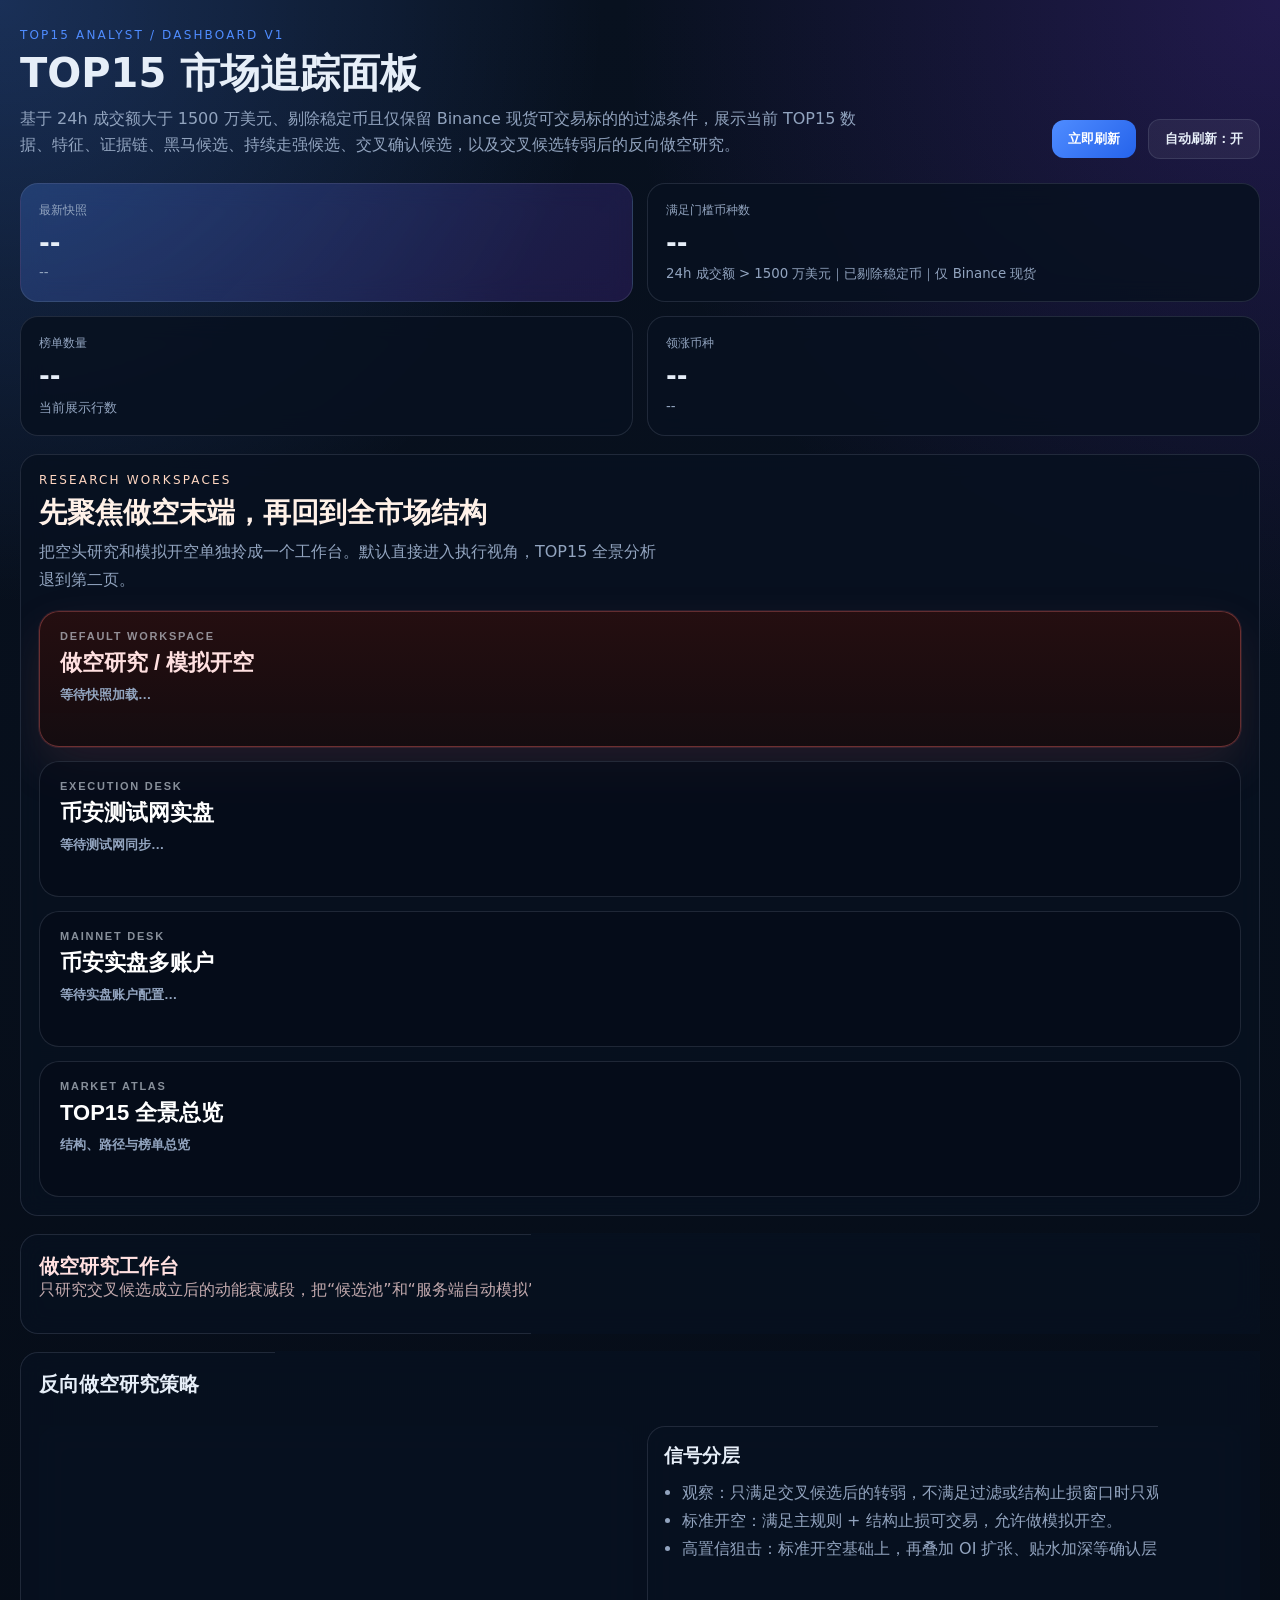
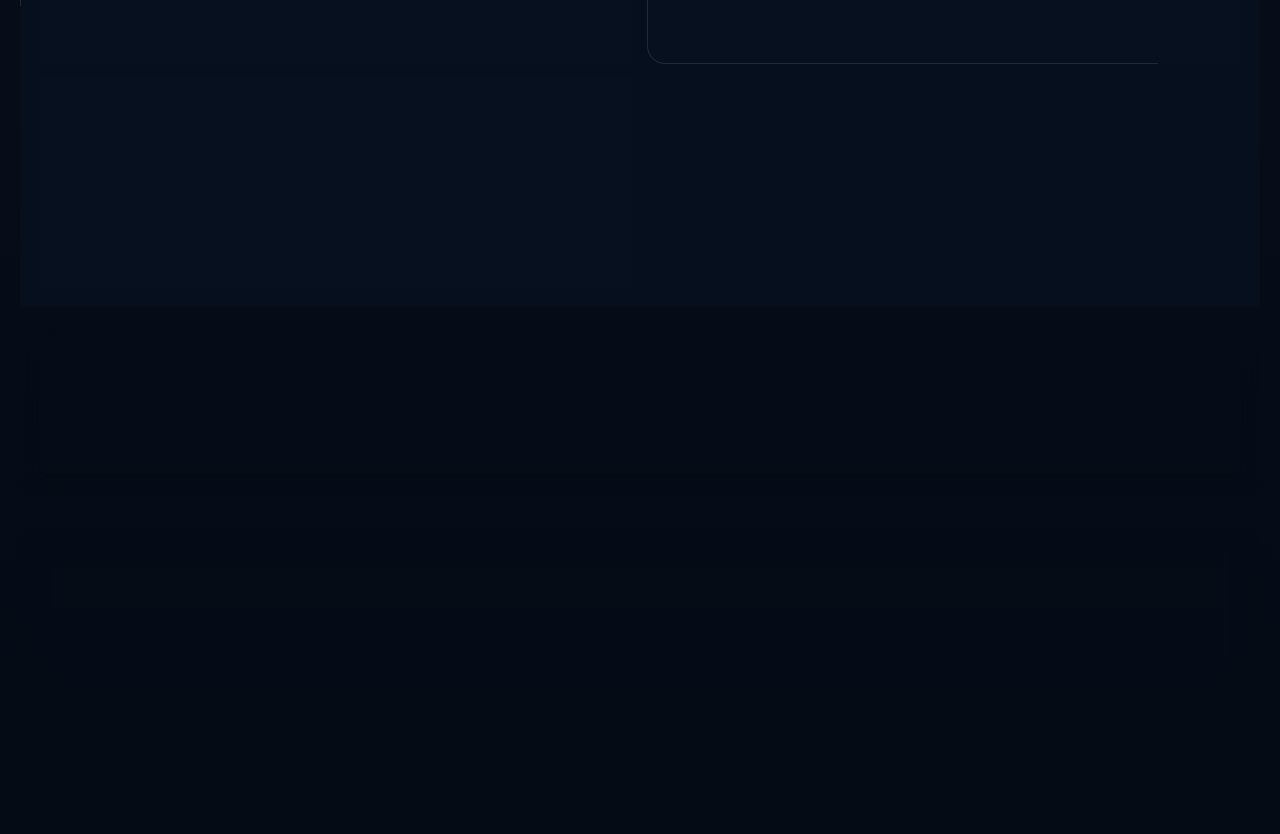
==== commit 0b837702: "实盘" ====
--- a/apps/top15-frontend-v2/index.html
+++ b/apps/top15-frontend-v2/index.html
@@ -59,6 +59,11 @@
             <small>Execution Desk</small>
             <strong>币安测试网实盘</strong>
             <span id="workspaceLiveMeta">等待测试网同步…</span>
+          </button>
+          <button id="workspaceMainnetTab" class="workspace-tab" type="button" role="tab" aria-selected="false" data-tab-target="mainnet">
+            <small>Mainnet Desk</small>
+            <strong>币安实盘多账户</strong>
+            <span id="workspaceMainnetMeta">等待实盘账户配置…</span>
           </button>
           <button id="workspaceOverviewTab" class="workspace-tab" type="button" role="tab" aria-selected="false" data-tab-target="overview">
             <small>Market Atlas</small>
@@ -330,6 +335,58 @@
         </section>
       </div>
 
+      <div class="workspace-pane" data-workspace-panel="mainnet">
+        <section class="panel mainnet-workspace-intro">
+          <div class="panel-header">
+            <div>
+              <h2>币安实盘多账户执行席位</h2>
+              <p>按配置文件自动发现实盘账户。每个账户独立资金、独立状态、独立订单日志与收益曲线，页面只做查看和启停。</p>
+            </div>
+            <div class="header-actions">
+              <p id="liveAccountsStatusText">等待实盘账户同步…</p>
+            </div>
+          </div>
+        </section>
+
+        <section class="panel auto-trader-panel live-trader-panel">
+          <div class="panel-header">
+            <div>
+              <h2>实盘账户列表</h2>
+              <p>点击账户切换详情。启用/停用只改配置，下一轮 runner 会自动生效。</p>
+            </div>
+          </div>
+          <div id="liveAccountsSummary" class="paper-summary-grid auto-summary-grid"></div>
+          <div id="liveAccountsList" class="candidate-list live-account-grid"></div>
+        </section>
+
+        <section class="panel auto-trader-panel live-trader-panel">
+          <div class="panel-header">
+            <div>
+              <h2>当前选中账户详情</h2>
+              <p>展示该账户的资金、持仓、保护单、订单事件与全历史收益曲线入口。</p>
+            </div>
+          </div>
+          <div id="liveAccountDetailSummary" class="paper-summary-grid auto-summary-grid"></div>
+          <div id="liveAccountDetailMetaSummary" class="candidate-list auto-meta-list"></div>
+          <div class="auto-readonly-grid live-readonly-grid">
+            <div>
+              <div class="section-mini-head">
+                <h3>当前持仓</h3>
+                <p>真实持仓、保护单、未实现盈亏</p>
+              </div>
+              <div id="liveAccountPositions" class="candidate-list"></div>
+            </div>
+            <div>
+              <div class="section-mini-head">
+                <h3>订单 / 事件日志</h3>
+                <p>开平仓、保护单重建、失败与对账</p>
+              </div>
+              <div id="liveAccountEvents" class="candidate-list"></div>
+            </div>
+          </div>
+        </section>
+      </div>
+
       <div class="workspace-pane" data-workspace-panel="overview">
         <section class="analysis-grid">
           <section class="panel">
--- a/apps/top15-frontend-v2/styles.css
+++ b/apps/top15-frontend-v2/styles.css
@@ -58,7 +58,7 @@
 .workspace-kicker { color: #ffd7c2; }
 .workspace-tabs {
   display: grid;
-  grid-template-columns: repeat(3, minmax(0,1fr));
+  grid-template-columns: repeat(4, minmax(0,1fr));
   gap: 14px;
   align-items: stretch;
 }
@@ -111,6 +111,12 @@
   box-shadow: 0 0 0 1px rgba(45, 212, 191, 0.12), 0 20px 50px rgba(45, 212, 191, 0.12);
 }
 .workspace-tab[data-tab-target="live"].is-active strong { color: #d8fff8; }
+.workspace-tab[data-tab-target="mainnet"].is-active {
+  border-color: rgba(251, 191, 36, 0.34);
+  background: linear-gradient(180deg, rgba(37, 26, 8, 0.96), rgba(24, 18, 8, 0.92));
+  box-shadow: 0 0 0 1px rgba(251, 191, 36, 0.12), 0 20px 50px rgba(251, 191, 36, 0.12);
+}
+.workspace-tab[data-tab-target="mainnet"].is-active strong { color: #fff0ca; }
 .workspace-pane { display: none; }
 .workspace-pane.is-active { display: block; }
 .short-workspace-intro {
@@ -133,6 +139,16 @@
 .live-workspace-intro .panel-header { align-items: flex-start; }
 .live-workspace-intro .panel-header h2 { color: #d8fff8; }
 .live-workspace-intro .panel-header p { color: rgba(216, 255, 248, 0.74); }
+.mainnet-workspace-intro {
+  margin-bottom: 18px;
+  background:
+    radial-gradient(circle at top right, rgba(251, 191, 36, 0.12), transparent 32%),
+    linear-gradient(180deg, rgba(33, 23, 8, 0.96), rgba(22, 16, 9, 0.92));
+  border-color: rgba(251, 191, 36, 0.18);
+}
+.mainnet-workspace-intro .panel-header { align-items: flex-start; }
+.mainnet-workspace-intro .panel-header h2 { color: #fff0ca; }
+.mainnet-workspace-intro .panel-header p { color: rgba(255, 240, 202, 0.74); }
 .hero-card, .panel, .stat-card, .method-card, .candidate-card, .evidence-card { background: var(--panel); border: 1px solid var(--line); border-radius: var(--radius); backdrop-filter: blur(12px); }
 .hero-card { padding: 18px; }
 .hero-card.accent { background: linear-gradient(135deg, rgba(79,140,255,0.24), rgba(124,58,237,0.18)); }
@@ -723,6 +739,40 @@
   grid-template-columns: minmax(0, 1.15fr) minmax(320px, 0.85fr);
 }
 
+.live-account-grid {
+  grid-template-columns: repeat(2, minmax(0, 1fr));
+}
+
+.live-account-card {
+  border-color: rgba(251, 191, 36, 0.2);
+  background: linear-gradient(180deg, rgba(33,23,8,0.94), rgba(18,14,9,0.9));
+}
+
+.live-account-card.is-selected {
+  box-shadow: 0 0 0 1px rgba(251, 191, 36, 0.24), 0 18px 44px rgba(251, 191, 36, 0.08);
+}
+
+.live-account-actions {
+  display: flex;
+  gap: 10px;
+  align-items: center;
+  margin-top: 14px;
+  padding-top: 14px;
+  border-top: 1px solid var(--line);
+}
+
+.live-account-actions .action-note {
+  font-size: 12px;
+}
+
+.toggle-on {
+  background: linear-gradient(135deg, #16a34a, #15803d);
+}
+
+.toggle-off {
+  background: linear-gradient(135deg, #b91c1c, #991b1b);
+}
+
 .auto-book-card {
   border-color: rgba(96, 165, 250, 0.24);
 }
@@ -917,6 +967,10 @@
   .auto-readonly-grid {
     grid-template-columns: 1fr;
   }
+
+  .live-account-grid {
+    grid-template-columns: 1fr;
+  }
 }
 
 @media (max-width: 720px) {
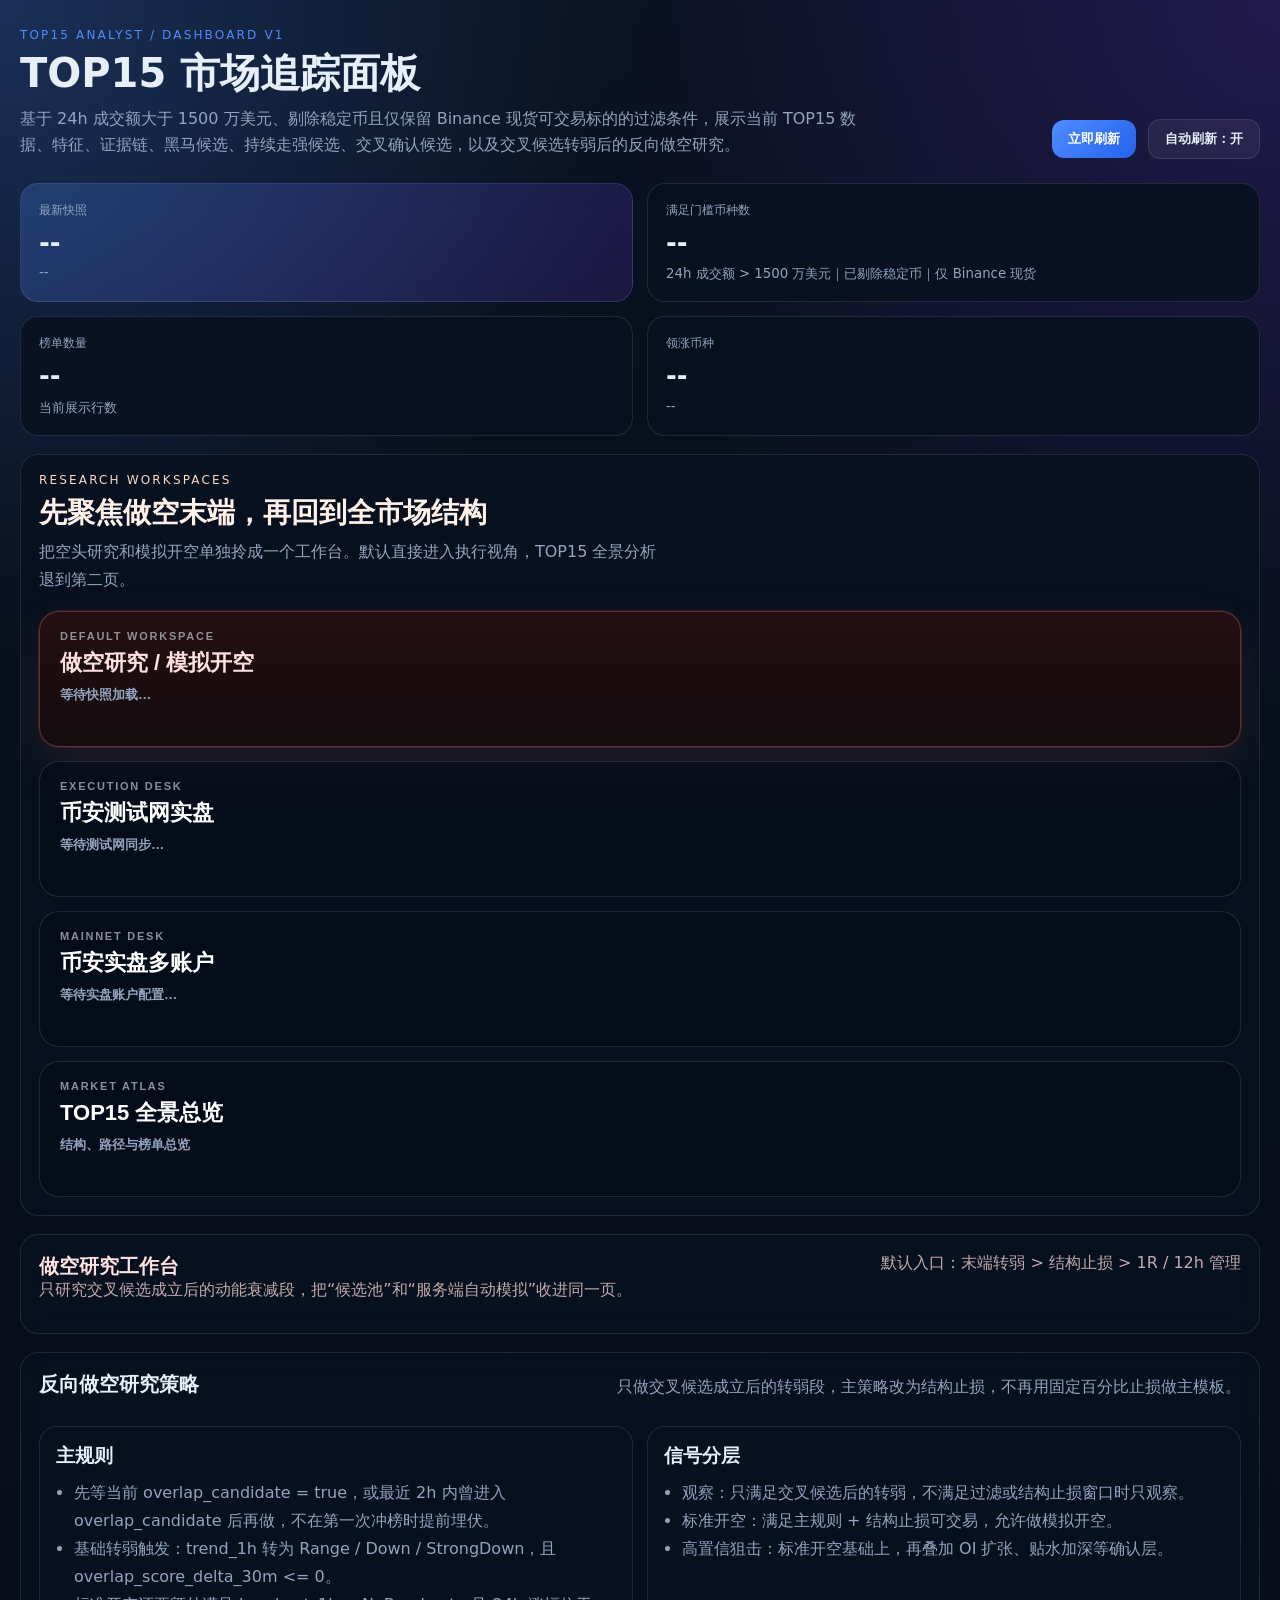
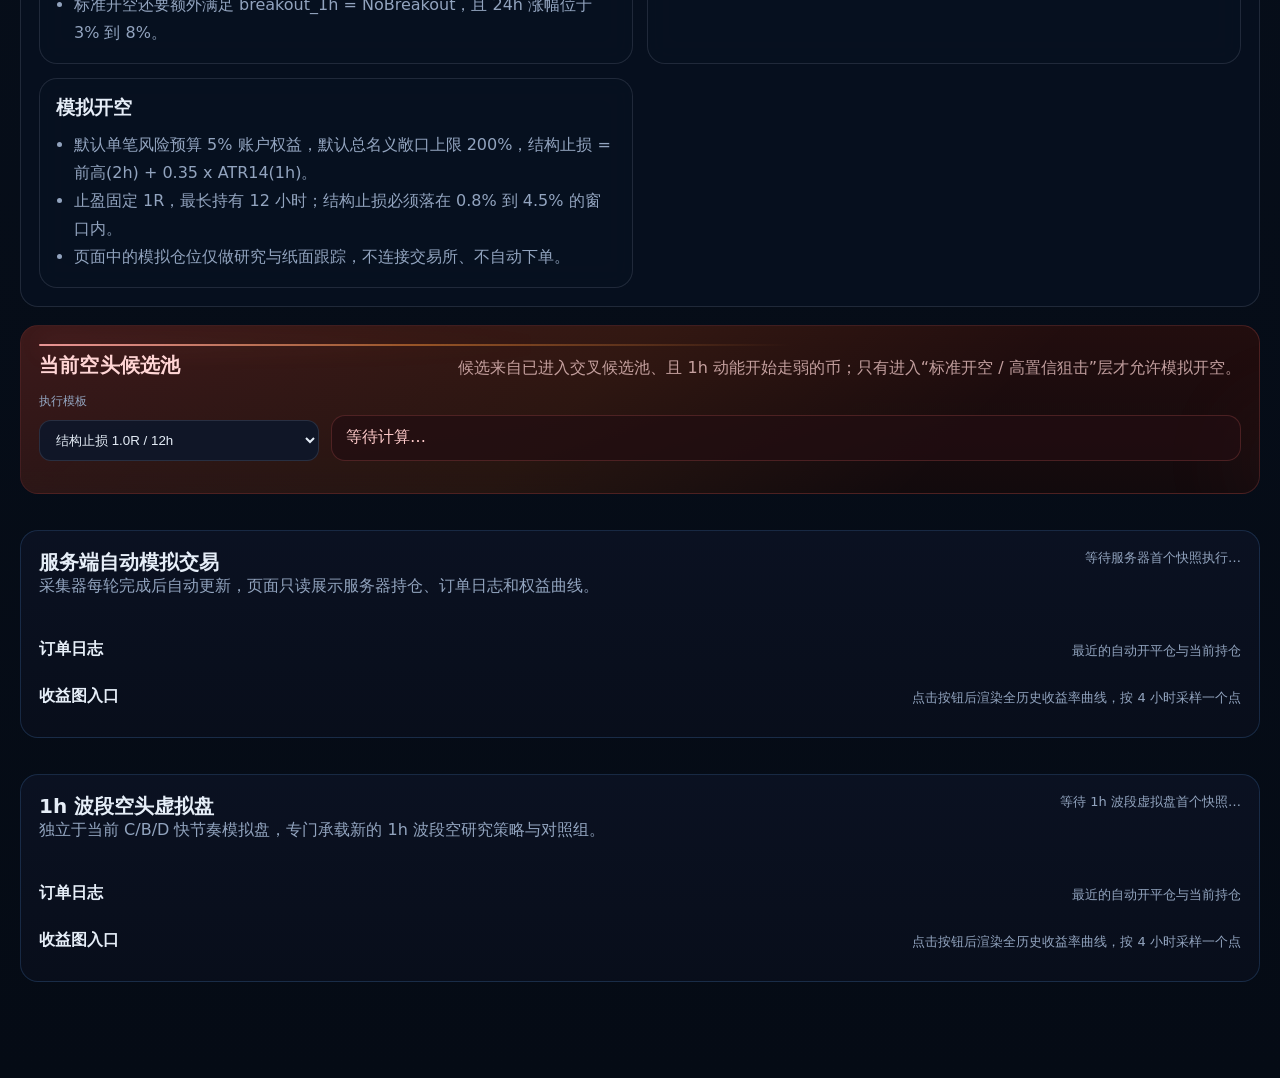
==== commit 0f8a8f42: "1小时版本" ====
--- a/apps/top15-frontend-v2/index.html
+++ b/apps/top15-frontend-v2/index.html
@@ -290,6 +290,36 @@
               </div>
             </div>
           </section>
+
+          <section class="panel auto-trader-panel">
+            <div class="panel-header">
+              <div>
+                <h2>1h 波段空头虚拟盘</h2>
+                <p>独立于当前 C/B/D 快节奏模拟盘，专门承载新的 1h 波段空研究策略与对照组。</p>
+              </div>
+              <div class="header-actions">
+                <p id="wavePaperTraderStatusText">等待 1h 波段虚拟盘首个快照…</p>
+              </div>
+            </div>
+            <div id="wavePaperTraderSummary" class="paper-summary-grid auto-summary-grid"></div>
+            <div id="wavePaperTraderConfigSummary" class="candidate-list auto-meta-list"></div>
+            <div class="auto-readonly-grid">
+              <div>
+                <div class="section-mini-head">
+                  <h3>订单日志</h3>
+                  <p>最近的自动开平仓与当前持仓</p>
+                </div>
+                <div id="wavePaperTraderOrderList" class="candidate-list"></div>
+              </div>
+              <div>
+                <div class="section-mini-head">
+                  <h3>收益图入口</h3>
+                  <p>点击按钮后渲染全历史收益率曲线，按 4 小时采样一个点</p>
+                </div>
+                <div id="wavePaperTraderCurveList" class="candidate-list"></div>
+              </div>
+            </div>
+          </section>
         </div>
       </section>
       </div>
